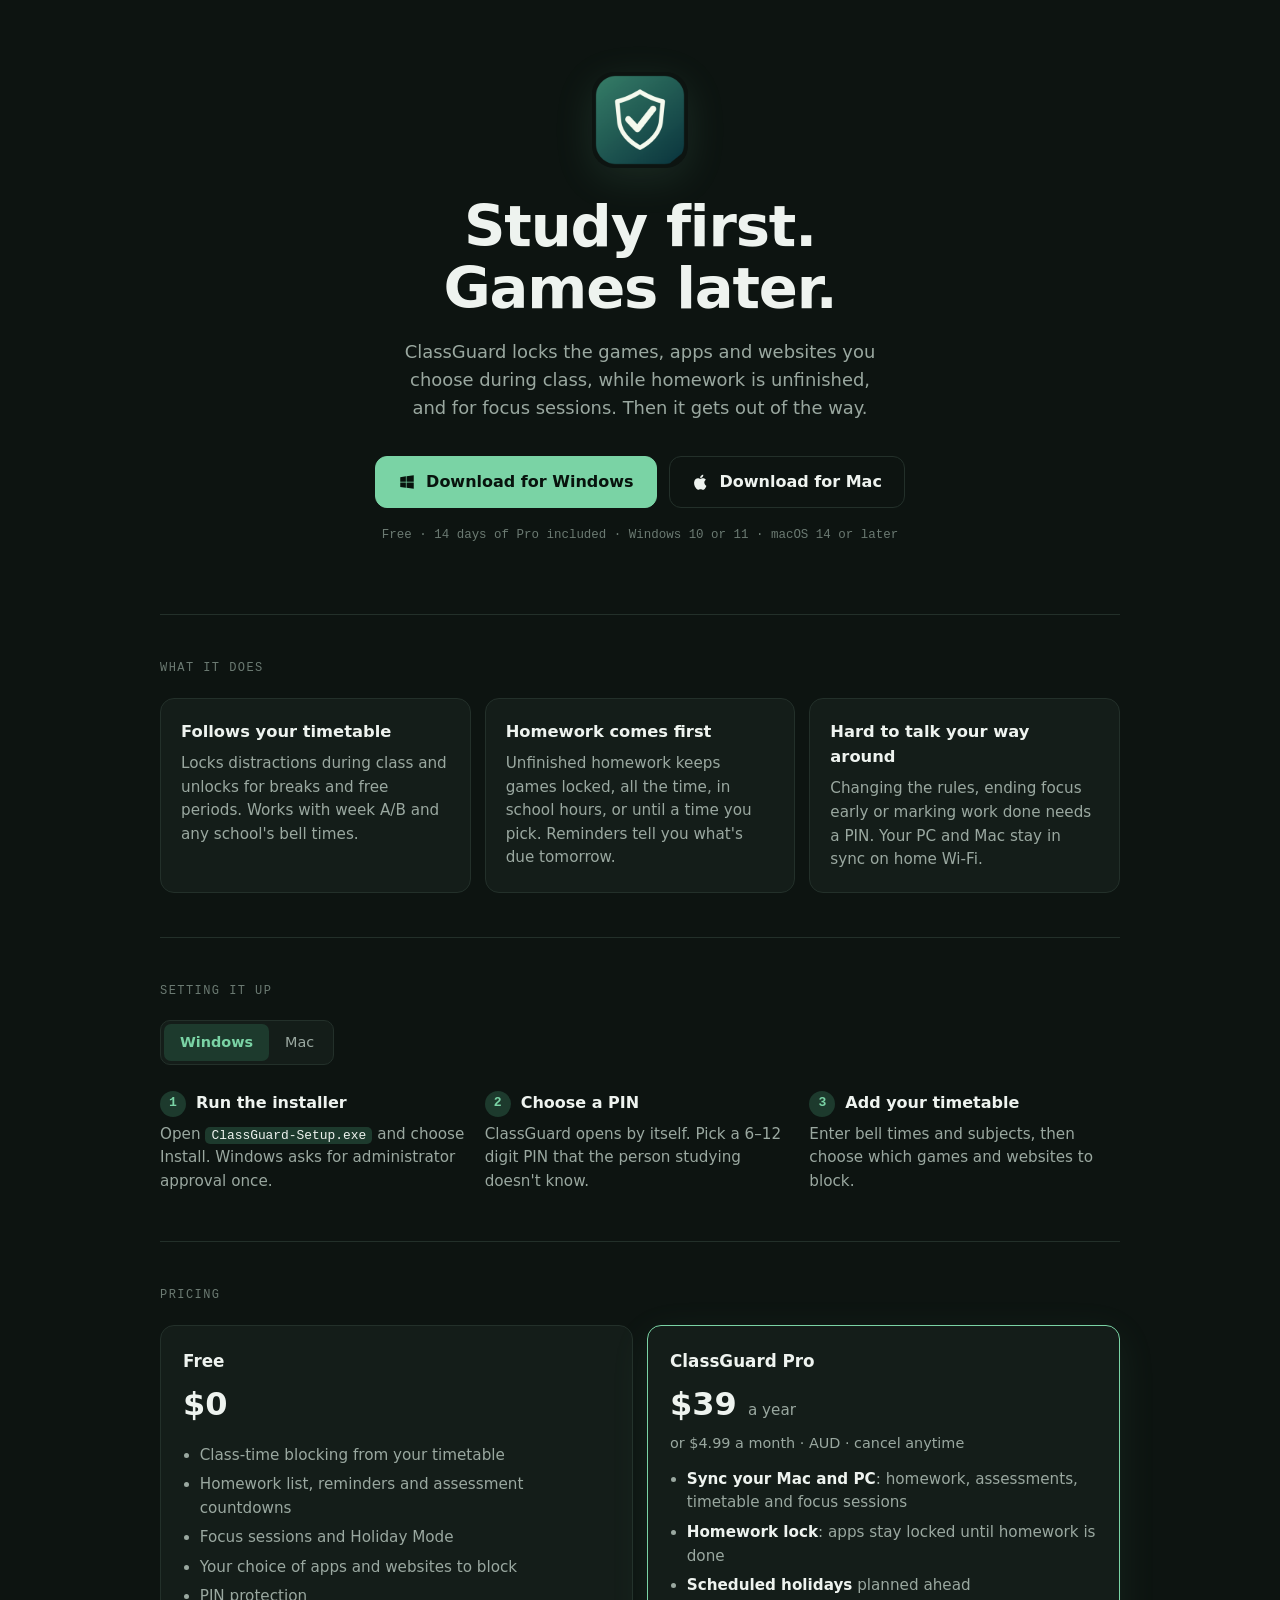
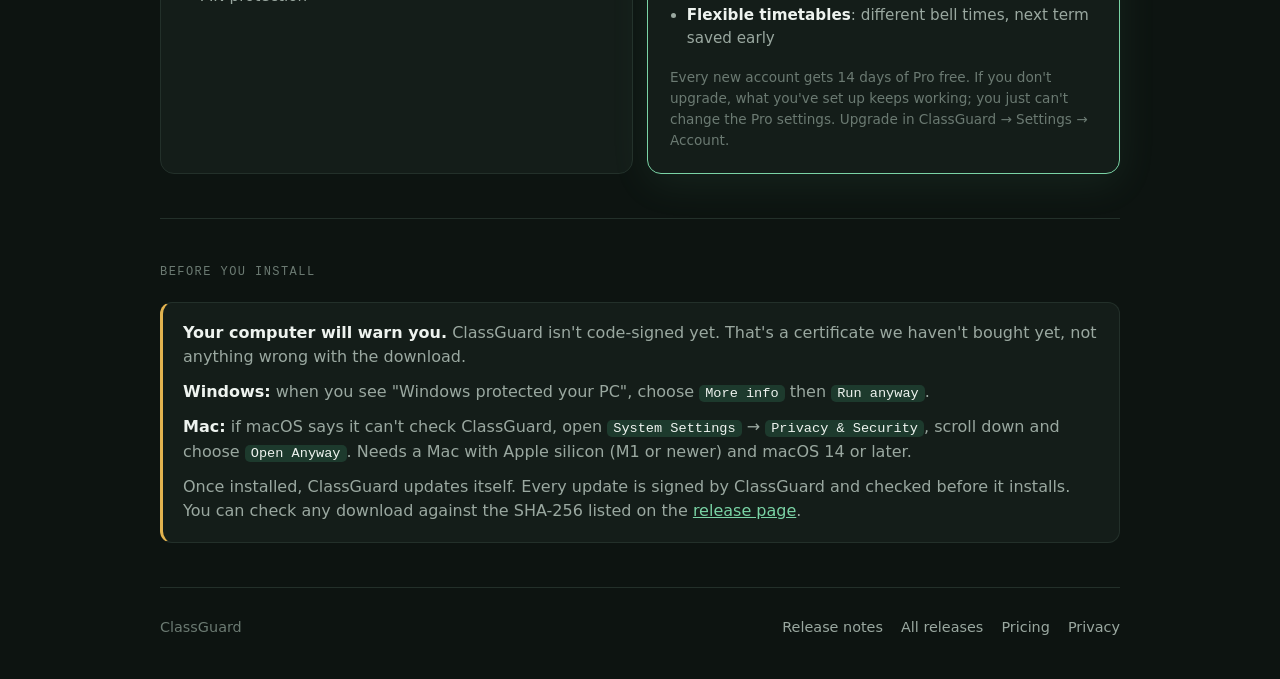
==== index.html @ 41bbfde1 "Site: ClassGuard Pro pricing, payments privacy note and thank-you page" ====
<!doctype html>
<html lang="en">
<head>
<meta charset="utf-8">
<meta name="viewport" content="width=device-width, initial-scale=1, viewport-fit=cover">
<title>ClassGuard — study first, games later</title>
<meta name="description" content="ClassGuard locks games, apps and websites during class, unfinished homework and focus sessions. Free for Windows and Mac, with ClassGuard Pro for syncing and the homework lock.">
<meta property="og:title" content="ClassGuard — study first, games later">
<meta property="og:description" content="Locks distractions during class, unfinished homework and focus sessions. Free for Windows and Mac.">
<meta property="og:image" content="logo.png">
<link rel="icon" type="image/png" href="favicon.png">
<style>
  :root {
    --bg: #0d1411;
    --panel: #141d19;
    --line: #23302a;
    --ink: #eef3ef;
    --muted: #9aa8a0;
    --faint: #6b7a72;
    --accent: #7ad3a5;
    --accent-ink: #08130d;
    --accent-dim: #1d3a2d;
    --mono: ui-monospace, "SF Mono", "Cascadia Mono", Consolas, monospace;
    color-scheme: dark;
  }
  * { box-sizing: border-box; }
  html { -webkit-text-size-adjust: 100%; }
  body {
    margin: 0; background: var(--bg); color: var(--ink);
    font: 16px/1.55 system-ui, -apple-system, "Segoe UI Variable Text", "Segoe UI", Roboto, sans-serif;
    padding: 0 20px;
  }
  main { max-width: 960px; margin: 0 auto; }
  a { color: var(--accent); }

  /* Hero */
  .hero { text-align: center; padding: 72px 0 56px; }
  .logo { width: 96px; height: 96px; border-radius: 22px; display: block; margin: 0 auto 28px; box-shadow: 0 10px 40px rgba(122, 211, 165, 0.12); }
  h1 { font-size: clamp(2.2rem, 6vw, 3.6rem); line-height: 1.08; letter-spacing: -0.02em; margin: 0 0 18px; font-weight: 700; }
  .lede { color: var(--muted); font-size: 1.12rem; max-width: 30rem; margin: 0 auto 34px; }
  .actions { display: flex; gap: 12px; justify-content: center; flex-wrap: wrap; }
  .btn {
    display: inline-flex; align-items: center; gap: 10px; padding: 13px 22px; border-radius: 12px;
    font-weight: 600; font-size: 1rem; text-decoration: none; border: 1px solid var(--line); color: var(--ink);
    background: transparent; transition: transform .12s ease, background .12s ease, border-color .12s ease;
  }
  .btn:hover { border-color: var(--faint); transform: translateY(-1px); }
  .btn:focus-visible { outline: 2px solid var(--accent); outline-offset: 3px; }
  .btn.primary { background: var(--accent); color: var(--accent-ink); border-color: var(--accent); }
  .btn.primary:hover { background: #8fe0b5; }
  .btn svg { width: 18px; height: 18px; flex: none; }
  .meta { font-family: var(--mono); font-size: 0.78rem; color: var(--faint); margin-top: 18px; min-height: 1.3em; }
  .note-os { color: var(--muted); font-size: 0.92rem; margin: 0 0 18px; }

  /* Sections */
  section { border-top: 1px solid var(--line); padding: 44px 0; }
  .label { font-family: var(--mono); font-size: 0.75rem; letter-spacing: 0.12em; text-transform: uppercase; color: var(--faint); margin: 0 0 20px; }
  .cards { display: grid; grid-template-columns: repeat(3, 1fr); gap: 14px; }
  .card { background: var(--panel); border: 1px solid var(--line); border-radius: 14px; padding: 20px; }
  .card h3 { margin: 0 0 8px; font-size: 1.02rem; }
  .card p { margin: 0; color: var(--muted); font-size: 0.95rem; }
  .steps { display: grid; grid-template-columns: repeat(3, 1fr); gap: 14px; counter-reset: step; }
  .step { counter-increment: step; padding: 4px 0; }
  .step h3 { margin: 0 0 6px; font-size: 1rem; display: flex; align-items: center; gap: 10px; }
  .step h3::before {
    content: counter(step); display: inline-grid; place-items: center; width: 26px; height: 26px; border-radius: 50%;
    background: var(--accent-dim); color: var(--accent); font-size: 0.82rem; font-family: var(--mono);
  }
  .step p { margin: 0; color: var(--muted); font-size: 0.95rem; }
  .tabs { display: inline-flex; background: var(--panel); border: 1px solid var(--line); border-radius: 10px; padding: 3px; margin-bottom: 22px; }
  .tabs button {
    font: inherit; font-size: 0.9rem; color: var(--muted); background: none; border: 0; padding: 7px 16px; border-radius: 7px; cursor: pointer;
  }
  .tabs button[aria-selected="true"] { background: var(--accent-dim); color: var(--accent); font-weight: 600; }
  .tabs button:focus-visible { outline: 2px solid var(--accent); outline-offset: 2px; }
  .plans { display: grid; grid-template-columns: 1fr 1fr; gap: 14px; }
  .plan { background: var(--panel); border: 1px solid var(--line); border-radius: 14px; padding: 22px; }
  .plan.pro { border-color: var(--accent); box-shadow: 0 10px 40px rgba(122, 211, 165, 0.08); }
  .plan h3 { margin: 0 0 6px; font-size: 1.05rem; }
  .plan .price { font-size: 2rem; font-weight: 700; margin: 0; }
  .plan .price s { font-size: 1.1rem; color: var(--faint); font-weight: 500; margin-left: 4px; }
  .plan .price small { font-size: 0.95rem; color: var(--muted); font-weight: 500; }
  .plan .price-alt { color: var(--muted); font-size: 0.9rem; margin: 2px 0 14px; }
  .plan ul { margin: 14px 0 0; padding-left: 1.1em; color: var(--muted); font-size: 0.95rem; }
  .plan li { margin: 6px 0; } .plan li strong { color: var(--ink); }
  .plan .fine { color: var(--faint); font-size: 0.85rem; margin: 16px 0 0; }
  .sale { display: flex; justify-content: space-between; gap: 12px; flex-wrap: wrap; background: #2a2414; color: #f1cf7e; border: 1px solid #4a3d1c; border-radius: 12px; padding: 12px 16px; margin-bottom: 14px; font-size: 0.95rem; }
  .warn { background: var(--panel); border: 1px solid var(--line); border-left: 3px solid #e2b34f; border-radius: 12px; padding: 18px 20px; color: var(--muted); }
  .warn strong { color: var(--ink); }
  .warn p { margin: 0 0 10px; } .warn p:last-child { margin: 0; }
  kbd { font-family: var(--mono); font-size: 0.85em; background: var(--accent-dim); color: var(--ink); padding: 1px 6px; border-radius: 5px; }
  footer { border-top: 1px solid var(--line); padding: 28px 0 calc(40px + env(safe-area-inset-bottom, 0px)); display: flex; justify-content: space-between; gap: 16px; flex-wrap: wrap; color: var(--faint); font-size: 0.9rem; }
  footer nav { display: flex; gap: 18px; flex-wrap: wrap; }
  footer a { color: var(--muted); text-decoration: none; } footer a:hover { color: var(--ink); }
  [hidden] { display: none !important; }

  @media (max-width: 720px) {
    .hero { padding: 48px 0 40px; }
    .cards, .steps, .plans { grid-template-columns: 1fr; }
    .actions .btn { width: 100%; justify-content: center; }
  }
  @media (prefers-reduced-motion: reduce) { .btn { transition: none; } .btn:hover { transform: none; } }
</style>
</head>
<body>
<main>
  <header class="hero">
    <img class="logo" src="logo.png" alt="ClassGuard logo" width="96" height="96">
    <h1>Study first.<br>Games later.</h1>
    <p class="lede">ClassGuard locks the games, apps and websites you choose during class, while homework is unfinished, and for focus sessions. Then it gets out of the way.</p>
    <p class="note-os" id="other-device" hidden>ClassGuard runs on Windows PCs and Macs. Open this page on your computer, or download it below.</p>
    <div class="actions" id="actions">
      <a class="btn primary" id="primary" href="https://github.com/Class-Guard/classguard-releases/releases/latest/download/ClassGuard-Setup.exe">
        <svg id="primary-icon" viewBox="0 0 24 24" aria-hidden="true" fill="currentColor"></svg><span id="primary-text">Download for Windows</span>
      </a>
      <a class="btn" id="secondary" href="https://github.com/Class-Guard/classguard-releases/releases/latest/download/ClassGuard-Mac.zip">
        <svg id="secondary-icon" viewBox="0 0 24 24" aria-hidden="true" fill="currentColor"></svg><span id="secondary-text">Download for Mac</span>
      </a>
    </div>
    <p class="meta" id="meta">Free · 14 days of Pro included · Windows 10 or 11 · macOS 14 or later</p>
  </header>

  <section aria-labelledby="what">
    <p class="label" id="what">What it does</p>
    <div class="cards">
      <article class="card">
        <h3>Follows your timetable</h3>
        <p>Locks distractions during class and unlocks for breaks and free periods. Works with week A/B and any school's bell times.</p>
      </article>
      <article class="card">
        <h3>Homework comes first</h3>
        <p>Unfinished homework keeps games locked, all the time, in school hours, or until a time you pick. Reminders tell you what's due tomorrow.</p>
      </article>
      <article class="card">
        <h3>Hard to talk your way around</h3>
        <p>Changing the rules, ending focus early or marking work done needs a PIN. Your PC and Mac stay in sync on home Wi-Fi.</p>
      </article>
    </div>
  </section>

  <section aria-labelledby="setup">
    <p class="label" id="setup">Setting it up</p>
    <div class="tabs" role="tablist" aria-label="Choose your computer">
      <button role="tab" id="tab-win" aria-selected="true" aria-controls="steps-win">Windows</button>
      <button role="tab" id="tab-mac" aria-selected="false" aria-controls="steps-mac">Mac</button>
    </div>
    <div class="steps" id="steps-win" role="tabpanel" aria-labelledby="tab-win">
      <div class="step"><h3>Run the installer</h3><p>Open <kbd>ClassGuard-Setup.exe</kbd> and choose Install. Windows asks for administrator approval once.</p></div>
      <div class="step"><h3>Choose a PIN</h3><p>ClassGuard opens by itself. Pick a 6–12 digit PIN that the person studying doesn't know.</p></div>
      <div class="step"><h3>Add your timetable</h3><p>Enter bell times and subjects, then choose which games and websites to block.</p></div>
    </div>
    <div class="steps" id="steps-mac" role="tabpanel" aria-labelledby="tab-mac" hidden>
      <div class="step"><h3>Move it to Applications</h3><p>Open <kbd>ClassGuard-Mac.zip</kbd> and drag ClassGuard into your Applications folder.</p></div>
      <div class="step"><h3>Open it and set up blocking</h3><p>Open ClassGuard, choose <strong>Set up blocking</strong> and approve the administrator prompt.</p></div>
      <div class="step"><h3>Choose a PIN and timetable</h3><p>Settings walks you through your PIN, bell times, subjects and what to block.</p></div>
    </div>
  </section>

  <section aria-labelledby="pricing" id="pricing-section">
    <p class="label" id="pricing">Pricing</p>
    <div class="sale" id="sale" hidden><span>🎓 <strong id="sale-name">Back to school</strong>: <span id="sale-pct">40</span>% off your first year of Pro</span><span id="sale-ends"></span></div>
    <div class="plans">
      <article class="plan">
        <h3>Free</h3>
        <p class="price">$0</p>
        <ul>
          <li>Class-time blocking from your timetable</li>
          <li>Homework list, reminders and assessment countdowns</li>
          <li>Focus sessions and Holiday Mode</li>
          <li>Your choice of apps and websites to block</li>
          <li>PIN protection</li>
        </ul>
      </article>
      <article class="plan pro">
        <h3>ClassGuard Pro</h3>
        <p class="price"><span id="pro-yearly">$39</span> <s id="pro-was" hidden>$39</s><small> a year</small></p>
        <p class="price-alt">or <span id="pro-monthly">$4.99</span> a month · AUD · cancel anytime</p>
        <ul>
          <li><strong>Sync your Mac and PC</strong>: homework, assessments, timetable and focus sessions</li>
          <li><strong>Homework lock</strong>: apps stay locked until homework is done</li>
          <li><strong>Scheduled holidays</strong> planned ahead</li>
          <li><strong>Flexible timetables</strong>: different bell times, next term saved early</li>
        </ul>
        <p class="fine">Every new account gets 14 days of Pro free. If you don't upgrade, what you've set up keeps working; you just can't change the Pro settings. Upgrade in ClassGuard → Settings → Account.</p>
      </article>
    </div>
  </section>

  <section aria-labelledby="before">
    <p class="label" id="before">Before you install</p>
    <div class="warn">
      <p><strong>Your computer will warn you.</strong> ClassGuard isn't code-signed yet. That's a certificate we haven't bought yet, not anything wrong with the download.</p>
      <p><strong>Windows:</strong> when you see "Windows protected your PC", choose <kbd>More info</kbd> then <kbd>Run anyway</kbd>.</p>
      <p><strong>Mac:</strong> if macOS says it can't check ClassGuard, open <kbd>System Settings</kbd> → <kbd>Privacy &amp; Security</kbd>, scroll down and choose <kbd>Open Anyway</kbd>. Needs a Mac with Apple silicon (M1 or newer) and macOS 14 or later.</p>
      <p>Once installed, ClassGuard updates itself. Every update is signed by ClassGuard and checked before it installs. You can check any download against the SHA-256 listed on the <a href="https://github.com/Class-Guard/classguard-releases/releases/latest">release page</a>.</p>
    </div>
  </section>

  <footer>
    <span>ClassGuard</span>
    <nav>
      <a href="https://github.com/Class-Guard/classguard-releases/releases/latest">Release notes</a>
      <a href="https://github.com/Class-Guard/classguard-releases/releases">All releases</a>
      <a href="#pricing">Pricing</a>
      <a href="privacy.html">Privacy</a>
    </nav>
  </footer>
</main>

<script>
(() => {
  const base = "https://github.com/Class-Guard/classguard-releases/releases/latest/download/";
  const icons = {
    win: '<path d="M3 5.5 10.5 4.4v7.1H3V5.5Zm0 13 7.5 1.1v-7H3v5.9Zm8.4 1.2L21 21v-8.4h-9.6v7.1ZM11.4 4.3V11.5H21V3l-9.6 1.3Z"/>',
    mac: '<path d="M16.4 12.6c0-2.5 2-3.6 2.1-3.7-1.2-1.7-3-1.9-3.6-1.9-1.5-.2-3 .9-3.8.9-.8 0-2-.9-3.3-.9-1.7 0-3.3 1-4.2 2.6-1.8 3.1-.5 7.7 1.3 10.2.9 1.2 1.9 2.6 3.2 2.6 1.3-.1 1.8-.8 3.3-.8s2 .8 3.3.8c1.4 0 2.3-1.2 3.1-2.5 1-1.4 1.4-2.8 1.4-2.9 0 0-2.8-1-2.8-4.4ZM14 5.4c.7-.9 1.2-2 1-3.2-1 0-2.3.7-3 1.6-.7.8-1.2 2-1.1 3.1 1.2.1 2.3-.6 3.1-1.5Z"/>'
  };
  const files = { win: "ClassGuard-Setup.exe", mac: "ClassGuard-Mac.zip" };
  const names = { win: "Windows", mac: "Mac" };

  // Live pricing and the current sale, from ClassGuard's public pricing table.
  fetch("https://lygaythvmuqscdfpjnfk.supabase.co/rest/v1/pricing?id=eq.pro&select=*", { headers: { apikey: "sb_publishable_lb8X5WE6tg63BF6RMEL_Gw_JoV-UsNj" } })
    .then((r) => r.ok ? r.json() : []).then(([p]) => {
      if (!p) return;
      const money = (c) => c % 100 === 0 ? "$" + c / 100 : "$" + (c / 100).toFixed(2);
      document.getElementById("pro-monthly").textContent = money(p.monthly_cents);
      const ends = p.sale_ends_at ? new Date(p.sale_ends_at) : null;
      const sale = p.sale_percent && ends && ends > new Date() && (p.sale_applies_to === "yearly" || p.sale_applies_to === "both");
      document.getElementById("pro-yearly").textContent = money(sale ? Math.round(p.yearly_cents * (100 - p.sale_percent) / 100) : p.yearly_cents);
      if (sale) {
        const was = document.getElementById("pro-was"); was.textContent = money(p.yearly_cents); was.hidden = false;
        document.getElementById("sale-name").textContent = p.sale_name || "Sale";
        document.getElementById("sale-pct").textContent = p.sale_percent;
        document.getElementById("sale-ends").textContent = "Ends " + ends.toLocaleDateString("en-AU", { day: "numeric", month: "long" });
        document.getElementById("sale").hidden = false;
      }
    }).catch(() => {});

  // Which computer is this? Prefer the modern hint, fall back to the user agent.
  const platform = ((navigator.userAgentData && navigator.userAgentData.platform) || navigator.platform || "").toLowerCase();
  const ua = navigator.userAgent.toLowerCase();
  const mobile = /iphone|ipad|ipod|android/.test(ua) || (navigator.userAgentData && navigator.userAgentData.mobile) || (platform === "macintel" && navigator.maxTouchPoints > 1);
  let os = "win";
  if (!mobile && (/mac/.test(platform) || /mac os x/.test(ua))) os = "mac";
  const other = os === "win" ? "mac" : "win";

  const set = (id, which) => {
    document.getElementById(id).href = base + files[which];
    document.getElementById(id + "-text").textContent = "Download for " + names[which];
    document.getElementById(id + "-icon").innerHTML = icons[which];
  };
  set("primary", os);
  set("secondary", other);
  if (mobile) {
    document.getElementById("other-device").hidden = false;
    document.getElementById("primary").classList.remove("primary");
  }

  // Setup tabs, starting on this computer's system.
  const tabs = { win: document.getElementById("tab-win"), mac: document.getElementById("tab-mac") };
  const panels = { win: document.getElementById("steps-win"), mac: document.getElementById("steps-mac") };
  const show = (which) => {
    for (const k of ["win", "mac"]) {
      tabs[k].setAttribute("aria-selected", String(k === which));
      tabs[k].tabIndex = k === which ? 0 : -1;
      panels[k].hidden = k !== which;
    }
  };
  tabs.win.addEventListener("click", () => show("win"));
  tabs.mac.addEventListener("click", () => show("mac"));
  for (const k of ["win", "mac"]) tabs[k].addEventListener("keydown", (e) => {
    if (e.key === "ArrowLeft" || e.key === "ArrowRight") { const next = k === "win" ? "mac" : "win"; show(next); tabs[next].focus(); }
  });
  show(os);

  // Version, size and date from the latest release (falls back quietly if GitHub can't be reached).
  const mb = (bytes) => Math.round(bytes / 1048576) + " MB";
  fetch("https://api.github.com/repos/Class-Guard/classguard-releases/releases/latest", { headers: { Accept: "application/vnd.github+json" } })
    .then((r) => (r.ok ? r.json() : Promise.reject(r.status)))
    .then((release) => {
      const asset = (release.assets || []).find((a) => a.name === files[os]);
      const date = new Date(release.published_at).toLocaleDateString(undefined, { day: "numeric", month: "short", year: "numeric" });
      const version = (release.tag_name || "").replace(/^v/, "");
      const req = os === "win" ? "Windows 10 or 11 · 64-bit" : "macOS 14+ · Apple silicon";
      document.getElementById("meta").textContent =
        ["Version " + version, asset ? mb(asset.size) : null, req, date].filter(Boolean).join(" · ");
    })
    .catch(() => {});
})();
</script>
</body>
</html>
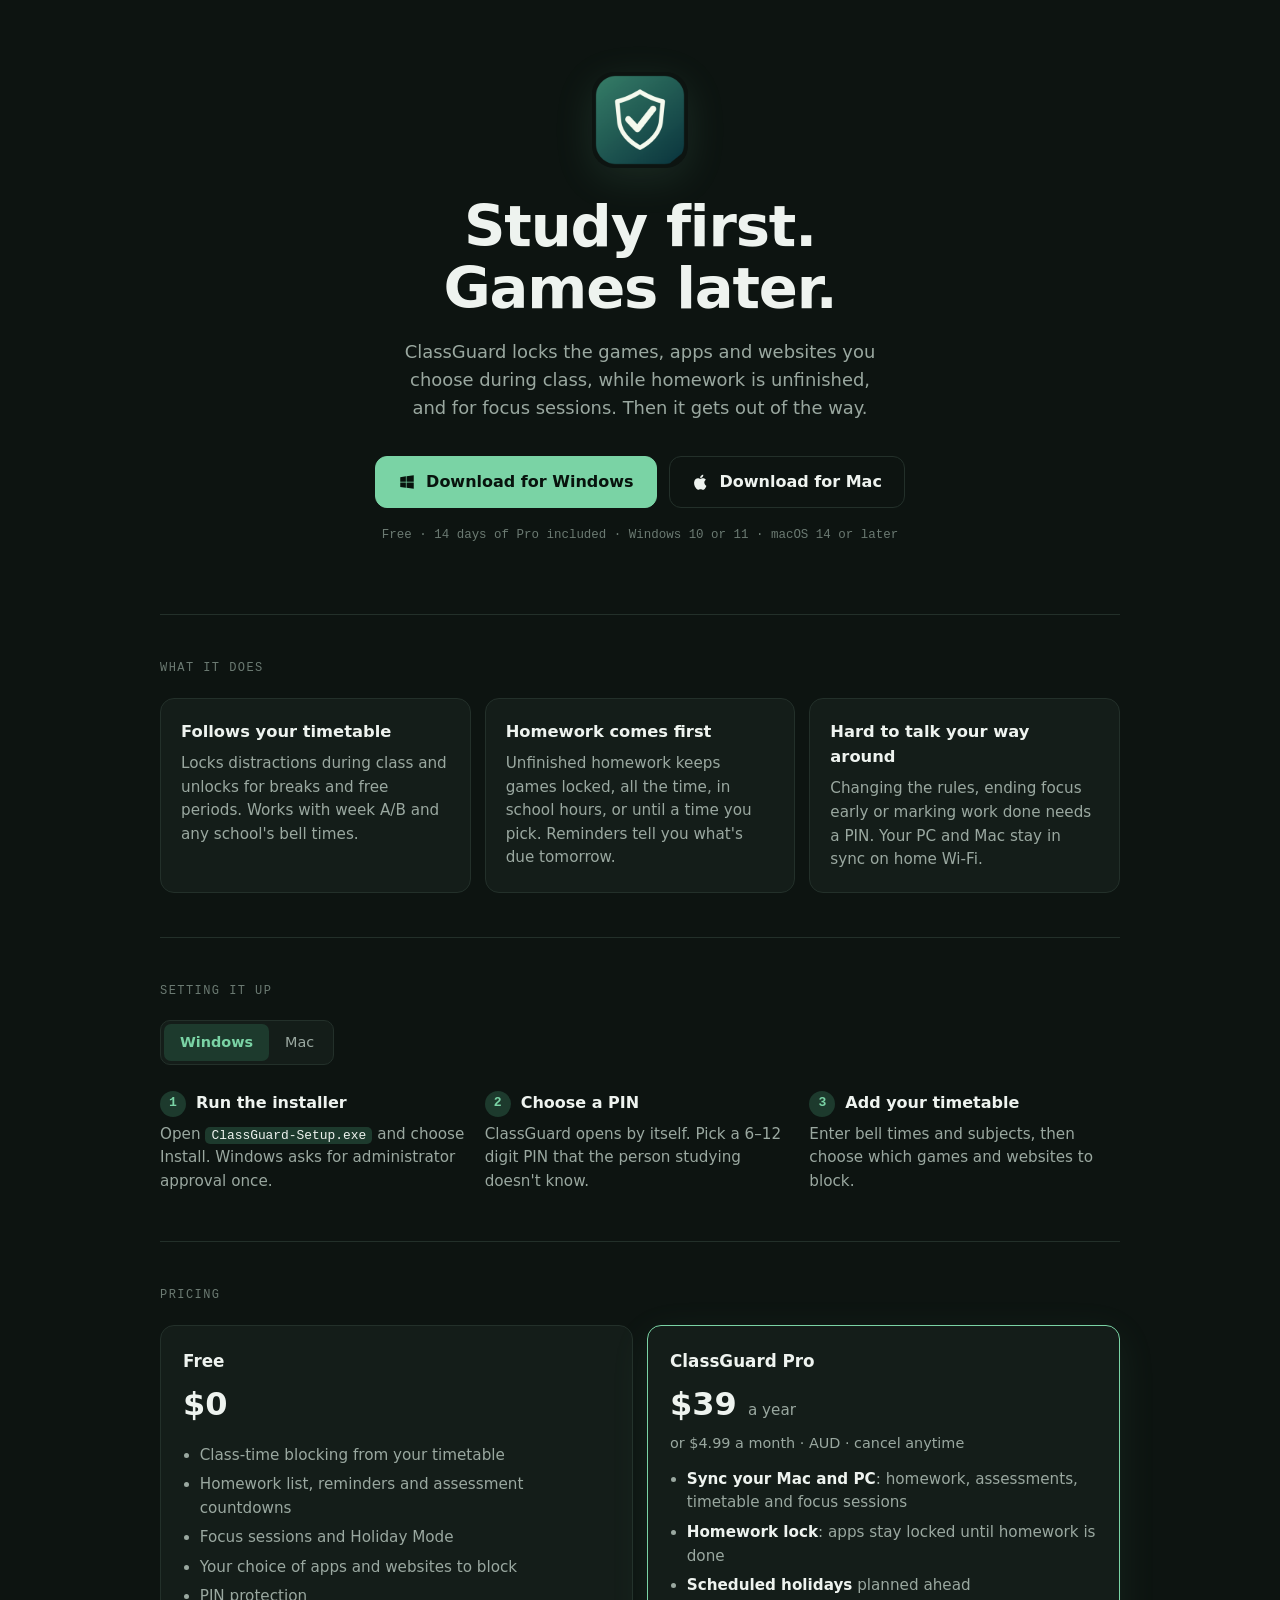
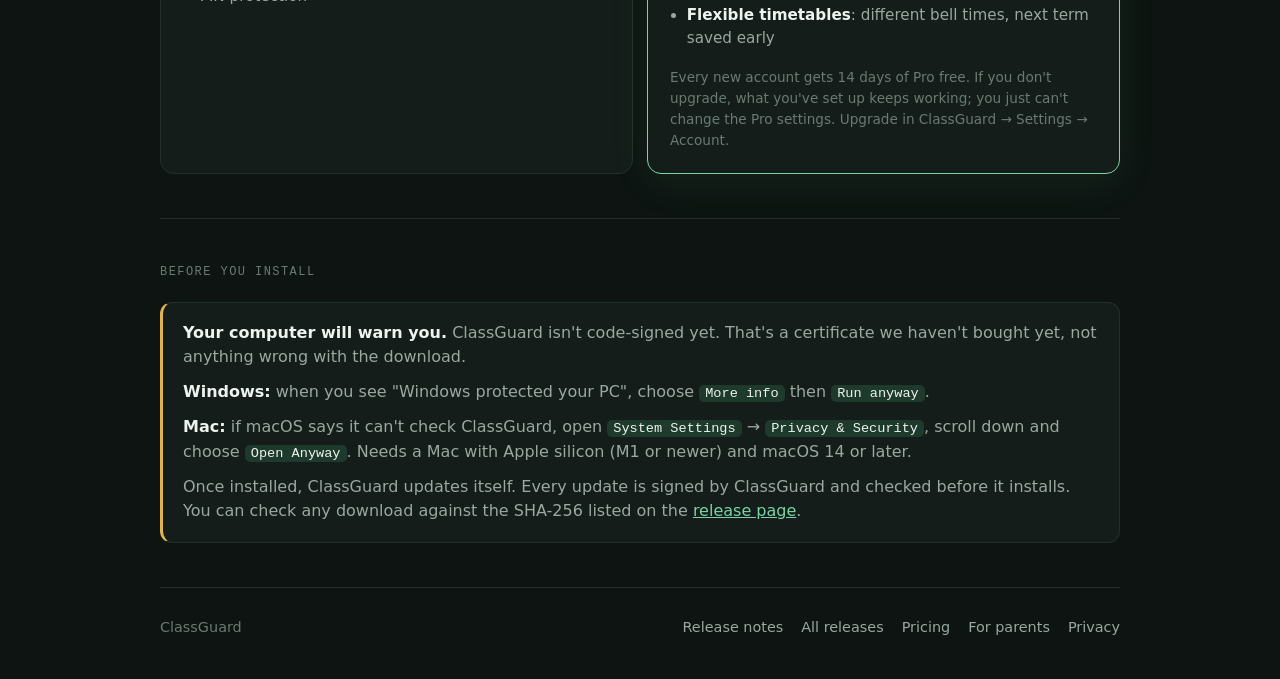
==== commit ac237812: "Site: ClassGuard for parents" ====
--- a/index.html
+++ b/index.html
@@ -202,11 +202,17 @@
       <a href="https://github.com/Class-Guard/classguard-releases/releases/latest">Release notes</a>
       <a href="https://github.com/Class-Guard/classguard-releases/releases">All releases</a>
       <a href="#pricing">Pricing</a>
+      <a href="parent.html">For parents</a>
       <a href="privacy.html">Privacy</a>
     </nav>
   </footer>
 </main>
 
+<script>
+// A parent signing in on parent.html comes back here (the address Google sign-in may return to);
+// send them on to the dashboard with the sign-in code.
+try { if (/[?&]code=/.test(location.search) && localStorage.getItem("cg.parentReturn")) { localStorage.removeItem("cg.parentReturn"); location.replace("parent.html" + location.search); } } catch (e) {}
+</script>
 <script>
 (() => {
   const base = "https://github.com/Class-Guard/classguard-releases/releases/latest/download/";
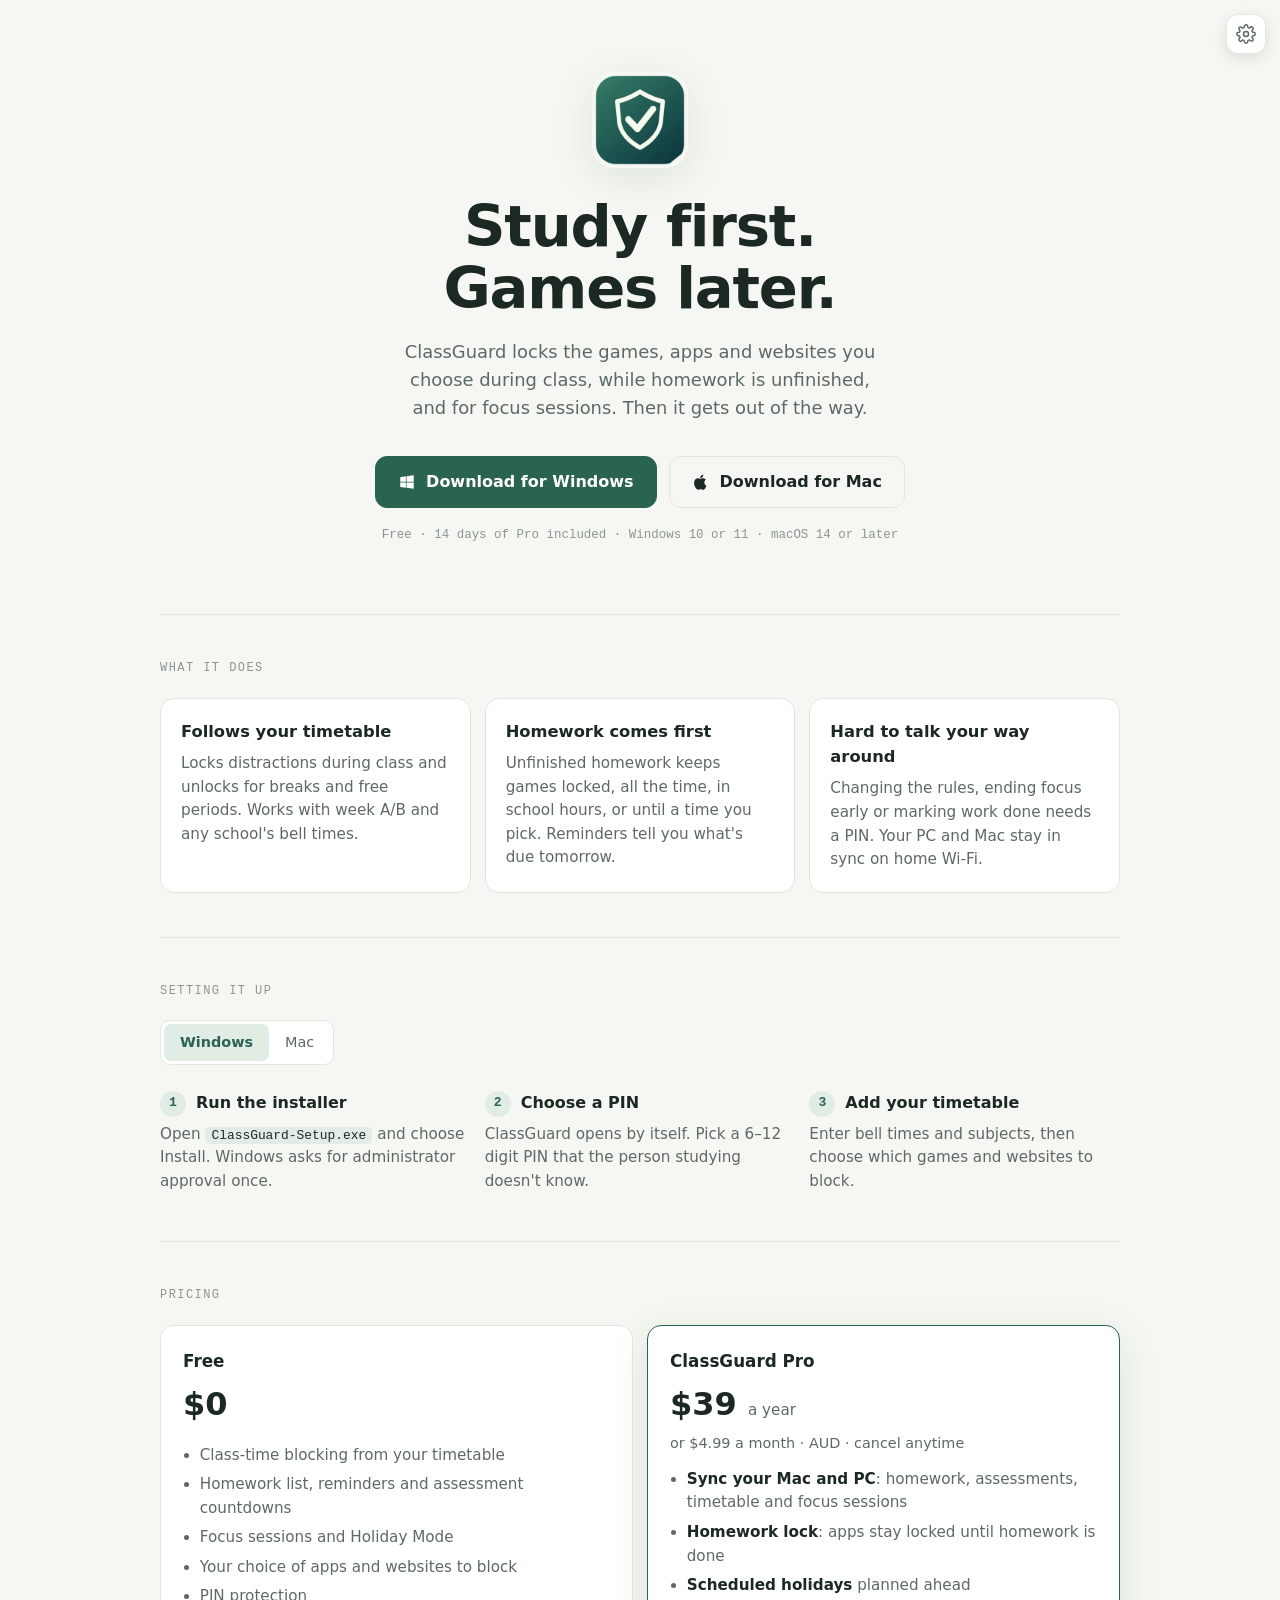
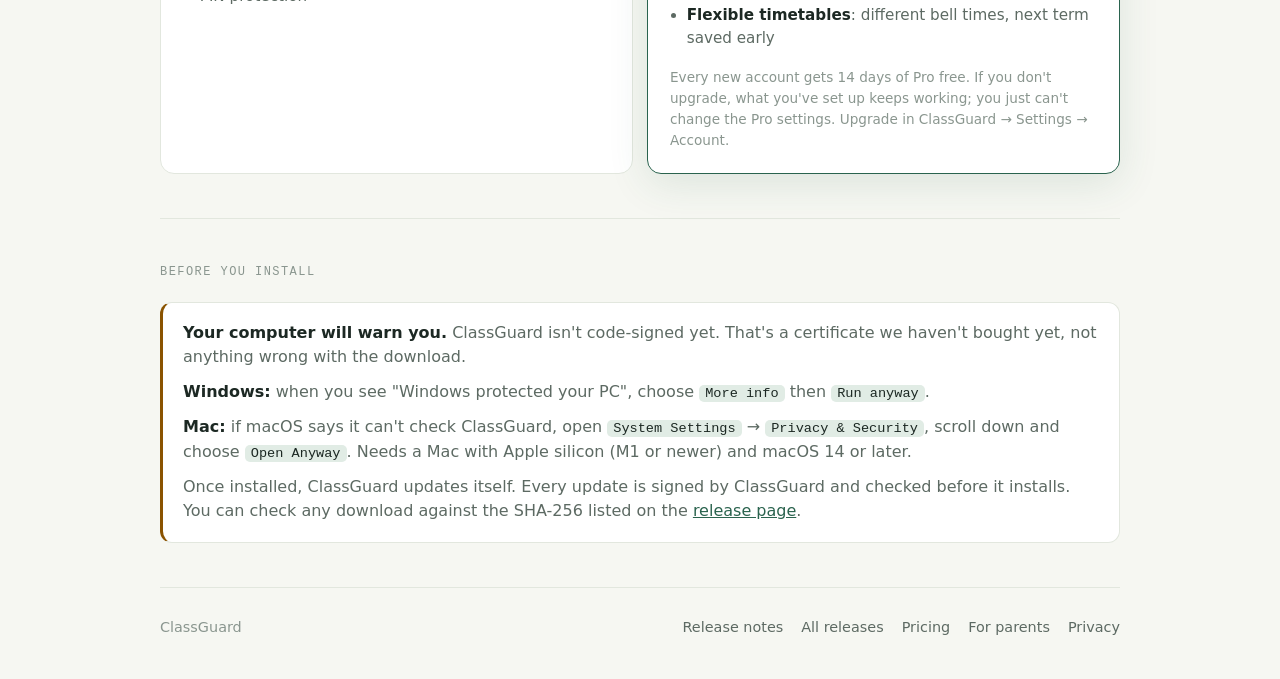
==== commit 1a7c39f3: "Site: light and dark modes, settings, parent page improvements" ====
--- a/index.html
+++ b/index.html
@@ -9,20 +9,11 @@
 <meta property="og:description" content="Locks distractions during class, unfinished homework and focus sessions. Free for Windows and Mac.">
 <meta property="og:image" content="logo.png">
 <link rel="icon" type="image/png" href="favicon.png">
+<link rel="stylesheet" href="theme.css">
+<script src="theme.js"></script>
+
 <style>
-  :root {
-    --bg: #0d1411;
-    --panel: #141d19;
-    --line: #23302a;
-    --ink: #eef3ef;
-    --muted: #9aa8a0;
-    --faint: #6b7a72;
-    --accent: #7ad3a5;
-    --accent-ink: #08130d;
-    --accent-dim: #1d3a2d;
-    --mono: ui-monospace, "SF Mono", "Cascadia Mono", Consolas, monospace;
-    color-scheme: dark;
-  }
+  :root { --mono: ui-monospace, "SF Mono", "Cascadia Mono", Consolas, monospace; }
   * { box-sizing: border-box; }
   html { -webkit-text-size-adjust: 100%; }
   body {
@@ -35,7 +26,7 @@
 
   /* Hero */
   .hero { text-align: center; padding: 72px 0 56px; }
-  .logo { width: 96px; height: 96px; border-radius: 22px; display: block; margin: 0 auto 28px; box-shadow: 0 10px 40px rgba(122, 211, 165, 0.12); }
+  .logo { width: 96px; height: 96px; border-radius: 22px; display: block; margin: 0 auto 28px; box-shadow: 0 10px 40px var(--glow); }
   h1 { font-size: clamp(2.2rem, 6vw, 3.6rem); line-height: 1.08; letter-spacing: -0.02em; margin: 0 0 18px; font-weight: 700; }
   .lede { color: var(--muted); font-size: 1.12rem; max-width: 30rem; margin: 0 auto 34px; }
   .actions { display: flex; gap: 12px; justify-content: center; flex-wrap: wrap; }
@@ -47,7 +38,7 @@
   .btn:hover { border-color: var(--faint); transform: translateY(-1px); }
   .btn:focus-visible { outline: 2px solid var(--accent); outline-offset: 3px; }
   .btn.primary { background: var(--accent); color: var(--accent-ink); border-color: var(--accent); }
-  .btn.primary:hover { background: #8fe0b5; }
+  .btn.primary:hover { background: var(--accent-hover); border-color: var(--accent-hover); }
   .btn svg { width: 18px; height: 18px; flex: none; }
   .meta { font-family: var(--mono); font-size: 0.78rem; color: var(--faint); margin-top: 18px; min-height: 1.3em; }
   .note-os { color: var(--muted); font-size: 0.92rem; margin: 0 0 18px; }
@@ -75,7 +66,7 @@
   .tabs button:focus-visible { outline: 2px solid var(--accent); outline-offset: 2px; }
   .plans { display: grid; grid-template-columns: 1fr 1fr; gap: 14px; }
   .plan { background: var(--panel); border: 1px solid var(--line); border-radius: 14px; padding: 22px; }
-  .plan.pro { border-color: var(--accent); box-shadow: 0 10px 40px rgba(122, 211, 165, 0.08); }
+  .plan.pro { border-color: var(--accent); box-shadow: 0 10px 40px var(--glow); }
   .plan h3 { margin: 0 0 6px; font-size: 1.05rem; }
   .plan .price { font-size: 2rem; font-weight: 700; margin: 0; }
   .plan .price s { font-size: 1.1rem; color: var(--faint); font-weight: 500; margin-left: 4px; }
@@ -84,8 +75,8 @@
   .plan ul { margin: 14px 0 0; padding-left: 1.1em; color: var(--muted); font-size: 0.95rem; }
   .plan li { margin: 6px 0; } .plan li strong { color: var(--ink); }
   .plan .fine { color: var(--faint); font-size: 0.85rem; margin: 16px 0 0; }
-  .sale { display: flex; justify-content: space-between; gap: 12px; flex-wrap: wrap; background: #2a2414; color: #f1cf7e; border: 1px solid #4a3d1c; border-radius: 12px; padding: 12px 16px; margin-bottom: 14px; font-size: 0.95rem; }
-  .warn { background: var(--panel); border: 1px solid var(--line); border-left: 3px solid #e2b34f; border-radius: 12px; padding: 18px 20px; color: var(--muted); }
+  .sale { display: flex; justify-content: space-between; gap: 12px; flex-wrap: wrap; background: var(--warn-dim); color: var(--warn); border: 1px solid var(--warn-line); border-radius: 12px; padding: 12px 16px; margin-bottom: 14px; font-size: 0.95rem; }
+  .warn { background: var(--panel); border: 1px solid var(--line); border-left: 3px solid var(--warn); border-radius: 12px; padding: 18px 20px; color: var(--muted); }
   .warn strong { color: var(--ink); }
   .warn p { margin: 0 0 10px; } .warn p:last-child { margin: 0; }
   kbd { font-family: var(--mono); font-size: 0.85em; background: var(--accent-dim); color: var(--ink); padding: 1px 6px; border-radius: 5px; }
--- a/theme.css
+++ b/theme.css
@@ -0,0 +1,67 @@
+/* ClassGuard website colours: dark and light, matching the apps. theme.js sets data-theme on <html>
+   from the visitor's choice (System, Light or Dark); without JavaScript the system setting is used. */
+:root, :root[data-theme="dark"] {
+  --bg: #0d1411; --panel: #141d19; --panel2: #18231e; --line: #23302a; --ink: #eef3ef; --muted: #9aa8a0; --faint: #6b7a72;
+  --accent: #7ad3a5; --accent-hover: #8fe0b5; --accent-ink: #08130d; --accent-dim: #1d3a2d;
+  --warn: #f1cf7e; --warn-dim: #2a2414; --warn-line: #4a3d1c;
+  --danger: #f19a8f; --danger-dim: #2c1714; --danger-line: #4a2420;
+  --glow: rgba(122, 211, 165, 0.12); --shadow: rgba(0, 0, 0, 0.45); --chart-on: #7ad3a5; --chart-late: #f1cf7e;
+  color-scheme: dark;
+}
+@media (prefers-color-scheme: light) {
+  :root:not([data-theme]) {
+    --bg: #f6f7f2; --panel: #ffffff; --panel2: #f2f5f0; --line: #e2e7de; --ink: #1c2823; --muted: #5d6a63; --faint: #8a968f;
+    --accent: #2a634e; --accent-hover: #225441; --accent-ink: #ffffff; --accent-dim: #e1ece5;
+    --warn: #8a5300; --warn-dim: #fff3dc; --warn-line: #f0d9a8;
+    --danger: #b3261e; --danger-dim: #fbeae8; --danger-line: #f1c7c2;
+    --glow: rgba(42, 99, 78, 0.12); --shadow: rgba(28, 40, 35, 0.12); --chart-on: #3f8f6e; --chart-late: #e0a43a;
+    color-scheme: light;
+  }
+}
+:root[data-theme="light"] {
+  --bg: #f6f7f2; --panel: #ffffff; --panel2: #f2f5f0; --line: #e2e7de; --ink: #1c2823; --muted: #5d6a63; --faint: #8a968f;
+  --accent: #2a634e; --accent-hover: #225441; --accent-ink: #ffffff; --accent-dim: #e1ece5;
+  --warn: #8a5300; --warn-dim: #fff3dc; --warn-line: #f0d9a8;
+  --danger: #b3261e; --danger-dim: #fbeae8; --danger-line: #f1c7c2;
+  --glow: rgba(42, 99, 78, 0.12); --shadow: rgba(28, 40, 35, 0.12); --chart-on: #3f8f6e; --chart-late: #e0a43a;
+  color-scheme: light;
+}
+body { background: var(--bg); color: var(--ink); transition: background-color .2s ease, color .2s ease; }
+
+/* Settings button and panel (theme.js) */
+.cg-gear { position: fixed; top: calc(14px + env(safe-area-inset-top, 0px)); right: 14px; z-index: 20; width: 40px; height: 40px; border-radius: 12px;
+  display: grid; place-items: center; background: var(--panel); border: 1px solid var(--line); color: var(--muted); cursor: pointer; box-shadow: 0 4px 14px var(--shadow); }
+.cg-gear.inline { position: static; box-shadow: none; }
+.cg-gear:hover { color: var(--ink); }
+.cg-gear:focus-visible { outline: 2px solid var(--accent); outline-offset: 2px; }
+.cg-gear svg { width: 20px; height: 20px; }
+dialog.cg-settings { border: 1px solid var(--line); border-radius: 18px; padding: 0; width: min(420px, calc(100vw - 32px)); max-height: calc(100vh - 48px);
+  background: var(--panel); color: var(--ink); box-shadow: 0 24px 60px var(--shadow); font: 15px/1.5 system-ui, -apple-system, "Segoe UI", Roboto, sans-serif; }
+dialog.cg-settings::backdrop { background: rgba(0, 0, 0, .45); backdrop-filter: blur(2px); }
+dialog.cg-settings[open] { animation: cg-pop .18s ease-out; }
+@keyframes cg-pop { from { opacity: 0; transform: translateY(8px) scale(.98); } to { opacity: 1; transform: none; } }
+@media (prefers-reduced-motion: reduce) { dialog.cg-settings[open] { animation: none; } body { transition: none; } }
+.cg-settings header { display: flex; align-items: center; justify-content: space-between; padding: 16px 18px 6px; margin: 0; }
+.cg-settings header h2 { font-size: 1.15rem; margin: 0; }
+.cg-settings .cg-close { background: none; border: 0; color: var(--muted); font-size: 1.4rem; line-height: 1; cursor: pointer; padding: 4px 8px; border-radius: 8px; }
+.cg-settings .cg-close:hover { color: var(--ink); background: var(--panel2); }
+.cg-settings section { padding: 12px 18px 16px; border-top: 1px solid var(--line); }
+.cg-settings section:first-of-type { border-top: 0; }
+.cg-settings h3 { font-size: .72rem; letter-spacing: .12em; text-transform: uppercase; color: var(--faint); margin: 0 0 10px; font-weight: 600; }
+.cg-seg { display: grid; grid-template-columns: repeat(3, 1fr); gap: 4px; background: var(--panel2); border: 1px solid var(--line); border-radius: 12px; padding: 4px; }
+.cg-seg button { font: inherit; font-size: .9rem; font-weight: 600; border: 0; border-radius: 9px; padding: 8px 6px; background: transparent; color: var(--muted); cursor: pointer;
+  display: flex; flex-direction: column; align-items: center; gap: 4px; }
+.cg-seg button svg { width: 18px; height: 18px; }
+.cg-seg button[aria-pressed="true"] { background: var(--panel); color: var(--ink); box-shadow: 0 1px 4px var(--shadow); }
+.cg-row { display: flex; align-items: center; gap: 10px; padding: 8px 0; }
+.cg-row .grow { flex: 1; min-width: 0; overflow: hidden; text-overflow: ellipsis; white-space: nowrap; }
+.cg-row small { display: block; color: var(--muted); font-size: .82rem; }
+.cg-row button, .cg-btn { font: inherit; font-size: .85rem; font-weight: 600; border: 1px solid var(--line); background: transparent; color: var(--ink); border-radius: 9px; padding: 6px 12px; cursor: pointer; }
+.cg-row button.danger { color: var(--danger); }
+.cg-switch { position: relative; width: 42px; height: 24px; flex: none; }
+.cg-switch input { opacity: 0; width: 0; height: 0; position: absolute; }
+.cg-switch span { position: absolute; inset: 0; background: var(--line); border-radius: 99px; transition: background .15s; cursor: pointer; }
+.cg-switch span::after { content: ""; position: absolute; left: 3px; top: 3px; width: 18px; height: 18px; border-radius: 50%; background: #fff; transition: transform .15s; box-shadow: 0 1px 3px rgba(0,0,0,.3); }
+.cg-switch input:checked + span { background: var(--accent); }
+.cg-switch input:checked + span::after { transform: translateX(18px); }
+.cg-switch input:focus-visible + span { outline: 2px solid var(--accent); outline-offset: 2px; }
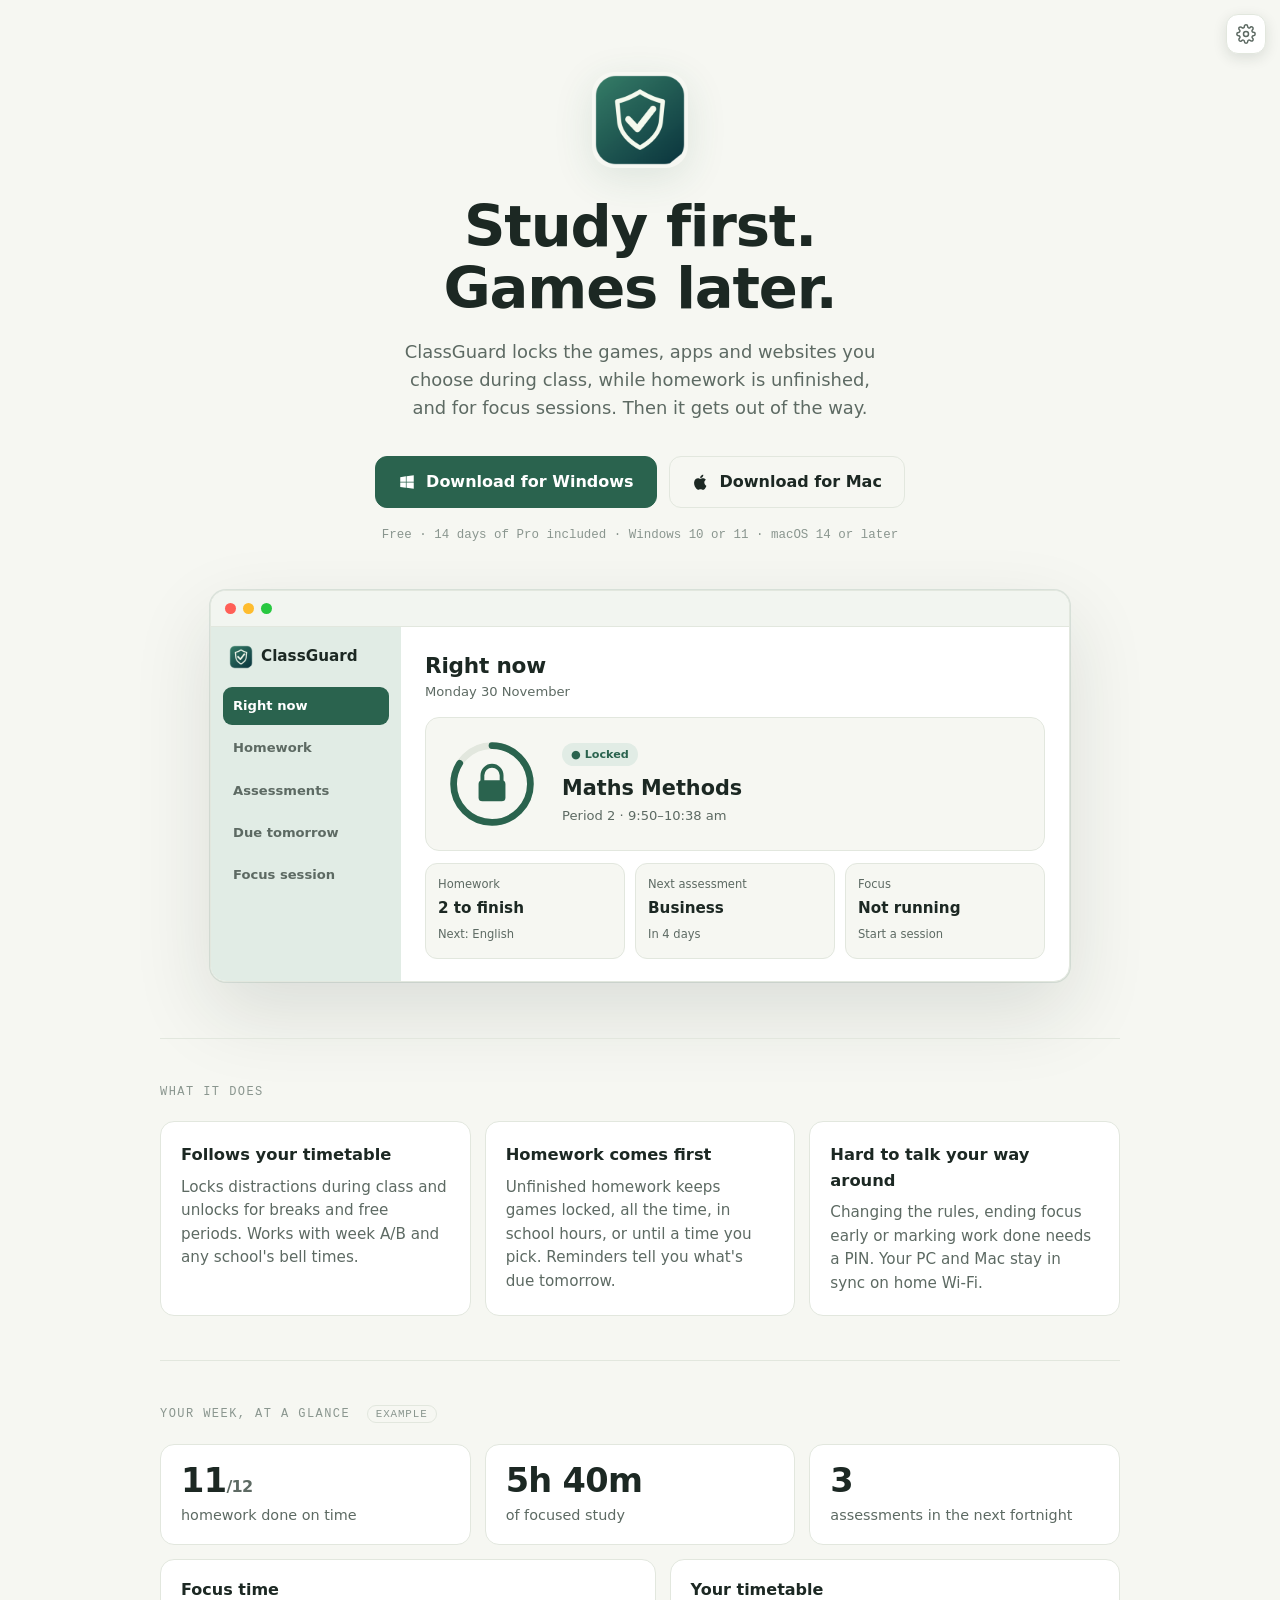
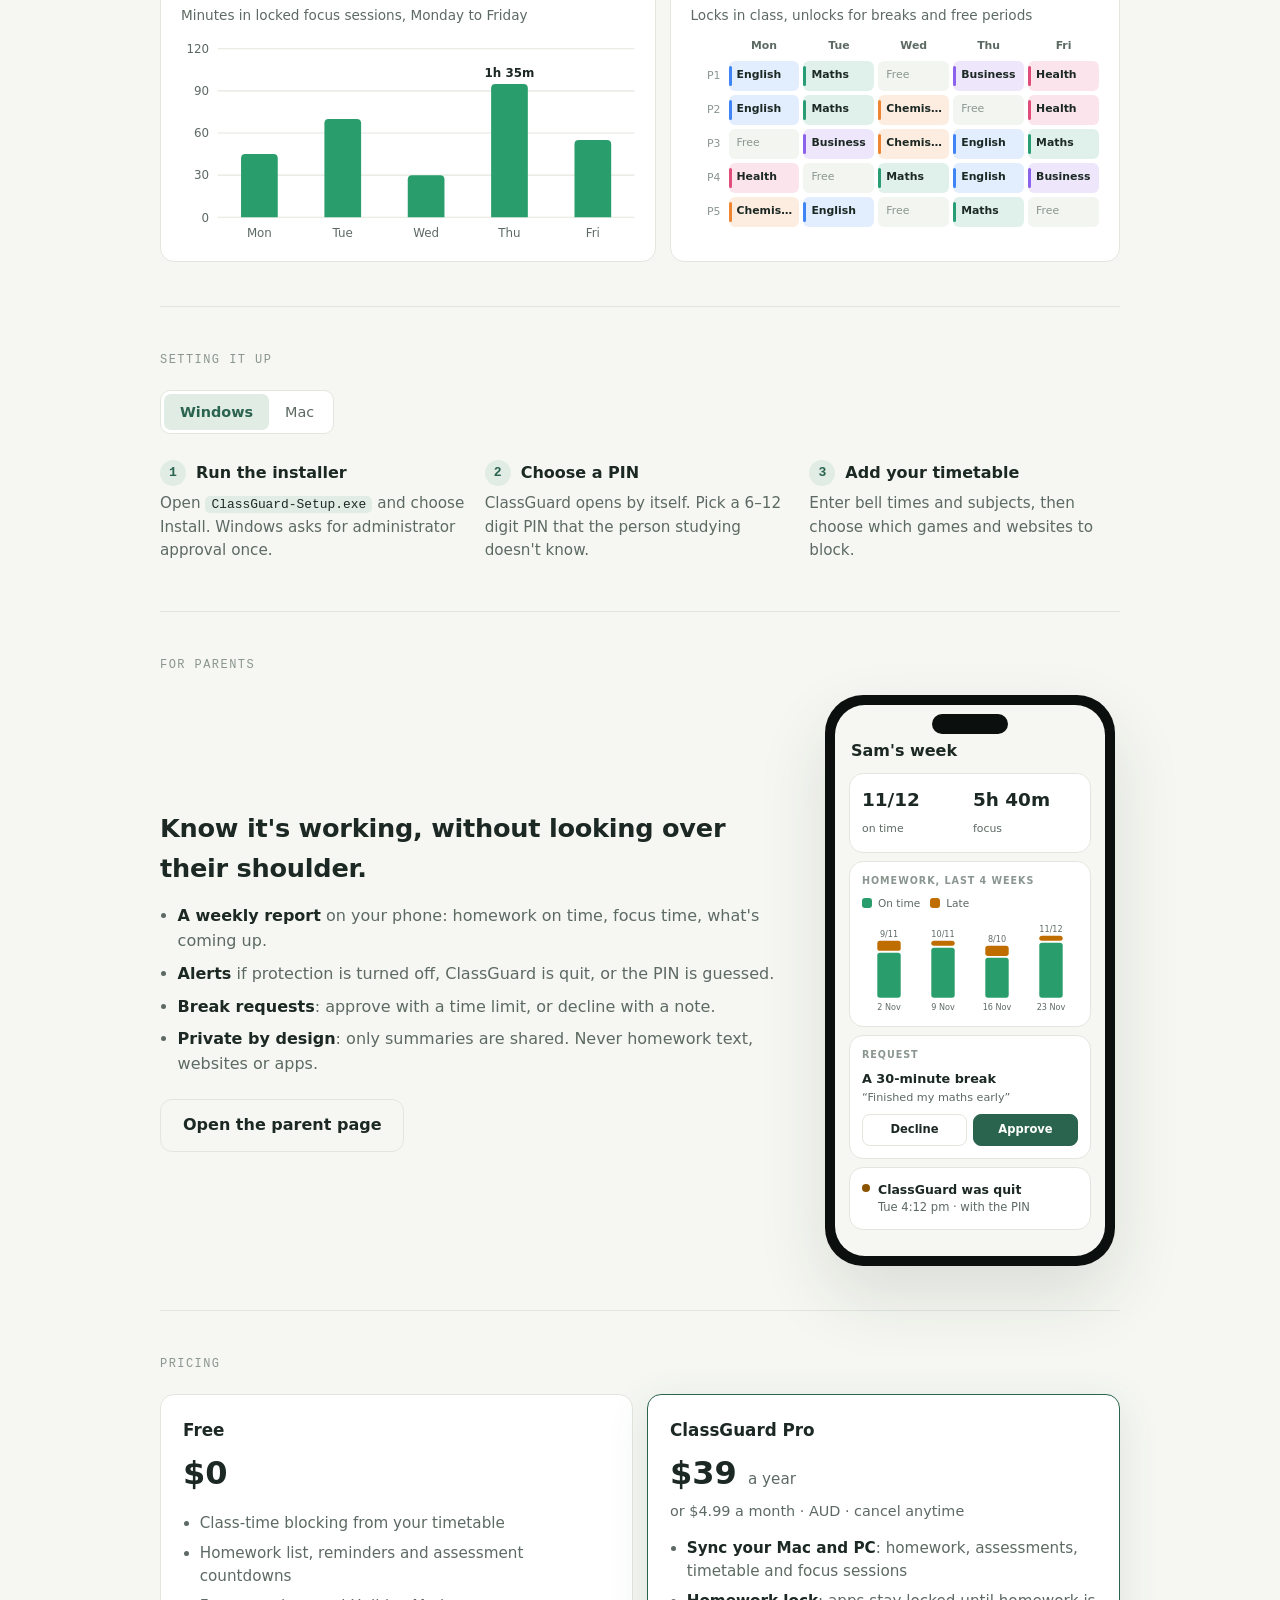
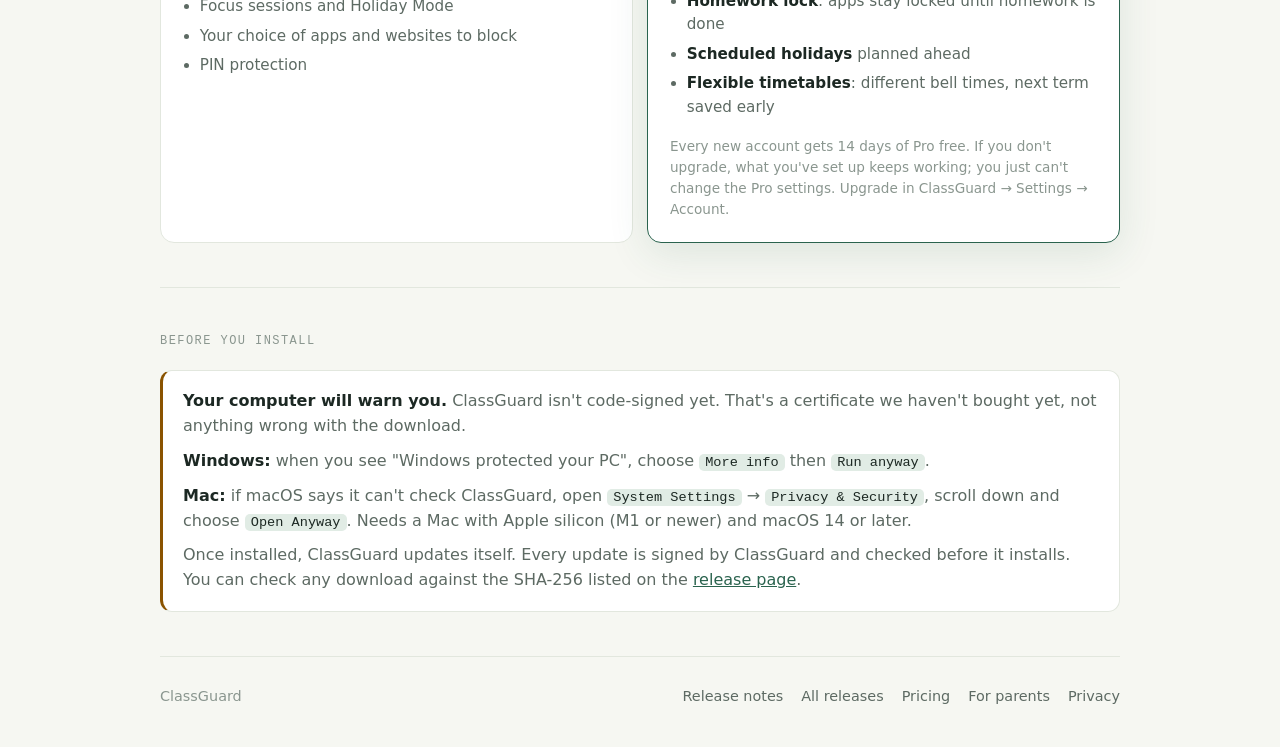
==== commit 9f8e0aa5: "Site: charts and app previews, light and dark modes, settings, parent page improvements" ====
--- a/index.html
+++ b/index.html
@@ -83,6 +83,84 @@
   footer { border-top: 1px solid var(--line); padding: 28px 0 calc(40px + env(safe-area-inset-bottom, 0px)); display: flex; justify-content: space-between; gap: 16px; flex-wrap: wrap; color: var(--faint); font-size: 0.9rem; }
   footer nav { display: flex; gap: 18px; flex-wrap: wrap; }
   footer a { color: var(--muted); text-decoration: none; } footer a:hover { color: var(--ink); }
+
+  /* ---- App preview, example week and parents (illustrations; example data) ---- */
+  .reveal { opacity: 0; transform: translateY(18px); transition: opacity .6s ease, transform .6s ease; }
+  .reveal.in { opacity: 1; transform: none; }
+  @media (prefers-reduced-motion: reduce) { .reveal { opacity: 1; transform: none; transition: none; } }
+  .app { max-width: 860px; margin: 44px auto 0; border-radius: 16px; overflow: hidden; border: 1px solid var(--line); background: var(--panel);
+         box-shadow: 0 30px 80px var(--shadow), 0 0 0 1px var(--glow); text-align: left; }
+  .app-bar { display: flex; gap: 7px; padding: 12px 14px; border-bottom: 1px solid var(--line); background: var(--panel2); }
+  .app-bar span { width: 11px; height: 11px; border-radius: 50%; background: var(--line); }
+  .app-bar span:nth-child(1) { background: #ff5f57; } .app-bar span:nth-child(2) { background: #febc2e; } .app-bar span:nth-child(3) { background: #28c840; }
+  .app-body { display: grid; grid-template-columns: 190px 1fr; min-height: 340px; }
+  .app-side { background: var(--accent-dim); padding: 18px 12px; display: flex; flex-direction: column; gap: 4px; }
+  .app-brand { display: flex; align-items: center; gap: 8px; font-weight: 700; font-size: .95rem; margin: 0 6px 14px; }
+  .app-brand img { width: 24px; height: 24px; border-radius: 6px; }
+  .app-nav { font-size: .82rem; font-weight: 600; padding: 9px 10px; border-radius: 9px; color: var(--muted); }
+  .app-nav.on { background: var(--accent); color: var(--accent-ink); }
+  .app-main { padding: 22px 24px; }
+  .app-h { font-size: 1.35rem; font-weight: 700; letter-spacing: -.01em; }
+  .app-sub { color: var(--muted); font-size: .82rem; margin-bottom: 14px; }
+  .app-hero { display: flex; align-items: center; gap: 22px; padding: 18px; border: 1px solid var(--line); border-radius: 14px; background: var(--bg); }
+  .app-ring { width: 96px; height: 96px; flex: none; }
+  .app-ring .track { stroke: var(--line); } .app-ring .arc { stroke: var(--accent); stroke-dasharray: 251; stroke-dashoffset: 251; transition: stroke-dashoffset 1.4s ease .3s; }
+  .reveal.in .app-ring .arc { stroke-dashoffset: 40; }
+  .app-pill { display: inline-flex; align-items: center; gap: 5px; font-size: .7rem; font-weight: 700; color: var(--accent); background: var(--accent-dim); padding: 3px 9px; border-radius: 99px; }
+  .app-title { font-size: 1.3rem; font-weight: 700; margin: 6px 0 2px; }
+  .app-detail { color: var(--muted); font-size: .82rem; }
+  .app-tiles { display: grid; grid-template-columns: repeat(3, 1fr); gap: 10px; margin-top: 12px; }
+  .app-tile { border: 1px solid var(--line); border-radius: 12px; padding: 12px; background: var(--bg); }
+  .app-tile small { color: var(--muted); font-size: .72rem; display: block; }
+  .app-tile b { display: block; font-size: .95rem; margin-top: 4px; }
+  .app-tile span { color: var(--muted); font-size: .72rem; }
+  .eg { font-size: .68rem; letter-spacing: .08em; padding: 2px 8px; border-radius: 99px; border: 1px solid var(--line); color: var(--faint); margin-left: 8px; vertical-align: middle; }
+  .stats { display: grid; grid-template-columns: repeat(3, 1fr); gap: 14px; margin-bottom: 14px; }
+  .stat { background: var(--panel); border: 1px solid var(--line); border-radius: 14px; padding: 18px 20px; }
+  .stat .v { font-size: 2.1rem; font-weight: 750; letter-spacing: -.02em; line-height: 1.05; }
+  .stat .v small { font-size: 1rem; color: var(--muted); font-weight: 600; }
+  .stat .k { color: var(--muted); font-size: .9rem; margin-top: 6px; }
+  .two { display: grid; grid-template-columns: 1.1fr 1fr; gap: 14px; }
+  .chart-card { background: var(--panel); border: 1px solid var(--line); border-radius: 14px; padding: 18px 20px; position: relative; }
+  .chart-card h3 { margin: 0 0 2px; font-size: 1rem; }
+  .chart-card p.cap { margin: 0 0 12px; color: var(--muted); font-size: .85rem; }
+  .chart svg { width: 100%; height: auto; display: block; overflow: visible; }
+  .chart text { fill: var(--muted); font-size: 11px; font-family: inherit; }
+  .chart .grid line { stroke: var(--line); stroke-width: 1; }
+  .chart .bar { fill: var(--chart-on); transition: opacity .15s; }
+  .chart .hit { fill: transparent; cursor: default; }
+  .chart:hover .bar.dim { opacity: .45; }
+  .tip { position: absolute; pointer-events: none; background: var(--ink); color: var(--bg); font-size: .8rem; font-weight: 600; padding: 6px 10px; border-radius: 8px;
+         transform: translate(-50%, -115%); white-space: nowrap; opacity: 0; transition: opacity .12s; }
+  .tip.on { opacity: 1; }
+  .tt { display: grid; grid-template-columns: 34px repeat(5, 1fr); gap: 4px; font-size: .68rem; }
+  .tt .d { text-align: center; color: var(--muted); font-weight: 600; padding-bottom: 2px; }
+  .tt .p { color: var(--faint); align-self: center; text-align: right; padding-right: 4px; }
+  .tt .c { border-radius: 6px; padding: 6px 6px 6px 8px; min-height: 30px; font-weight: 600; color: var(--ink); position: relative; overflow: hidden; white-space: nowrap; text-overflow: ellipsis; }
+  .tt .c::before { content: ""; position: absolute; left: 0; top: 5px; bottom: 5px; width: 3px; border-radius: 2px; background: var(--s); }
+  .tt .c.free { background: var(--panel2); color: var(--faint); font-weight: 500; } .tt .c.free::before { display: none; }
+  .legend { display: flex; gap: 14px; font-size: .8rem; color: var(--muted); margin: 0 0 10px; }
+  .legend i { display: inline-block; width: 10px; height: 10px; border-radius: 3px; margin-right: 6px; vertical-align: -1px; }
+  .parents { display: grid; grid-template-columns: 1fr 300px; gap: 36px; align-items: center; }
+  .parents ul { padding-left: 1.1em; color: var(--muted); } .parents li { margin: 8px 0; } .parents li strong { color: var(--ink); }
+  .phone { width: 290px; margin: 0 auto; border-radius: 38px; padding: 10px; background: #0b0f0d; box-shadow: 0 30px 70px var(--shadow); }
+  .phone-screen { border-radius: 30px; overflow: hidden; background: var(--bg); padding: 30px 14px 18px; position: relative; }
+  .phone-screen::before { content: ""; position: absolute; top: 9px; left: 50%; width: 76px; height: 20px; transform: translateX(-50%); background: #0b0f0d; border-radius: 12px; }
+  .ph-h { font-weight: 700; font-size: 1rem; margin: 4px 2px 10px; }
+  .ph-card { background: var(--panel); border: 1px solid var(--line); border-radius: 14px; padding: 12px; margin-bottom: 8px; }
+  .ph-grid { display: grid; grid-template-columns: 1fr 1fr; gap: 6px; }
+  .ph-stat b { display: block; font-size: 1.15rem; } .ph-stat span { font-size: .68rem; color: var(--muted); }
+  .ph-label { font-size: .6rem; letter-spacing: .1em; text-transform: uppercase; color: var(--faint); font-weight: 700; margin-bottom: 6px; }
+  .ph-req { display: flex; gap: 6px; margin-top: 8px; } .ph-req span { flex: 1; text-align: center; font-size: .72rem; font-weight: 700; padding: 6px; border-radius: 8px; border: 1px solid var(--line); }
+  .ph-req span.yes { background: var(--accent); color: var(--accent-ink); border-color: var(--accent); }
+  .ph-alert { display: flex; gap: 8px; align-items: flex-start; font-size: .72rem; } .ph-alert i { width: 8px; height: 8px; border-radius: 50%; background: var(--warn); margin-top: 4px; flex: none; }
+  .ph-alert b { display: block; font-size: .78rem; } .ph-alert span { color: var(--muted); }
+  @media (max-width: 820px) { .parents { grid-template-columns: 1fr; } .two { grid-template-columns: 1fr; } }
+  @media (max-width: 720px) {
+    .app-body { grid-template-columns: 1fr; } .app-side { display: none; } .app-main { padding: 16px; }
+    .app-hero { gap: 14px; padding: 14px; } .app-ring { width: 72px; height: 72px; } .app-tiles { grid-template-columns: 1fr 1fr; } .app-tile:nth-child(3) { display: none; }
+    .stats { grid-template-columns: 1fr; } .stat .v { font-size: 1.8rem; }
+  }
   [hidden] { display: none !important; }
 
   @media (max-width: 720px) {
@@ -109,7 +187,31 @@
       </a>
     </div>
     <p class="meta" id="meta">Free · 14 days of Pro included · Windows 10 or 11 · macOS 14 or later</p>
-  </header>
+  
+  <div class="app reveal" aria-hidden="true">
+    <div class="app-bar"><span></span><span></span><span></span></div>
+    <div class="app-body">
+      <div class="app-side">
+        <div class="app-brand"><img src="logo.png" alt="">ClassGuard</div>
+        <div class="app-nav on">Right now</div><div class="app-nav">Homework</div><div class="app-nav">Assessments</div><div class="app-nav">Due tomorrow</div><div class="app-nav">Focus session</div>
+      </div>
+      <div class="app-main">
+        <div class="app-h">Right now</div>
+        <div class="app-sub">Monday 30 November</div>
+        <div class="app-hero">
+          <svg class="app-ring" viewBox="0 0 100 100"><circle class="track" cx="50" cy="50" r="40" fill="none" stroke-width="7"/><circle class="arc" cx="50" cy="50" r="40" fill="none" stroke-width="7" stroke-linecap="round" transform="rotate(-90 50 50)"/>
+            <path d="M40 47v-6a10 10 0 0 1 20 0v6" fill="none" stroke="var(--accent)" stroke-width="4"/><rect x="36" y="46" width="28" height="22" rx="4" fill="var(--accent)"/></svg>
+          <div><span class="app-pill">● Locked</span><div class="app-title">Maths Methods</div><div class="app-detail">Period 2 · 9:50–10:38 am</div></div>
+        </div>
+        <div class="app-tiles">
+          <div class="app-tile"><small>Homework</small><b>2 to finish</b><span>Next: English</span></div>
+          <div class="app-tile"><small>Next assessment</small><b>Business</b><span>In 4 days</span></div>
+          <div class="app-tile"><small>Focus</small><b>Not running</b><span>Start a session</span></div>
+        </div>
+      </div>
+    </div>
+  </div>
+</header>
 
   <section aria-labelledby="what">
     <p class="label" id="what">What it does</p>
@@ -129,6 +231,27 @@
     </div>
   </section>
 
+
+  <section aria-labelledby="week-title">
+    <p class="label" id="week-title">Your week, at a glance <span class="eg">EXAMPLE</span></p>
+    <div class="stats reveal">
+      <div class="stat"><div class="v">11<small>/12</small></div><div class="k">homework done on time</div></div>
+      <div class="stat"><div class="v">5h 40m</div><div class="k">of focused study</div></div>
+      <div class="stat"><div class="v">3</div><div class="k">assessments in the next fortnight</div></div>
+    </div>
+    <div class="two">
+      <div class="chart-card reveal">
+        <h3>Focus time</h3><p class="cap">Minutes in locked focus sessions, Monday to Friday</p>
+        <div class="chart" id="focus-chart" role="img" aria-label="Focus minutes: Mon 45, Tue 70, Wed 30, Thu 95, Fri 55"></div>
+        <div class="tip" id="focus-tip"></div>
+      </div>
+      <div class="chart-card reveal">
+        <h3>Your timetable</h3><p class="cap">Locks in class, unlocks for breaks and free periods</p>
+        <div class="tt" id="tt" aria-label="Example timetable"></div>
+      </div>
+    </div>
+  </section>
+
   <section aria-labelledby="setup">
     <p class="label" id="setup">Setting it up</p>
     <div class="tabs" role="tablist" aria-label="Choose your computer">
@@ -144,6 +267,41 @@
       <div class="step"><h3>Move it to Applications</h3><p>Open <kbd>ClassGuard-Mac.zip</kbd> and drag ClassGuard into your Applications folder.</p></div>
       <div class="step"><h3>Open it and set up blocking</h3><p>Open ClassGuard, choose <strong>Set up blocking</strong> and approve the administrator prompt.</p></div>
       <div class="step"><h3>Choose a PIN and timetable</h3><p>Settings walks you through your PIN, bell times, subjects and what to block.</p></div>
+    </div>
+  </section>
+
+
+  <section aria-labelledby="parents-title">
+    <p class="label" id="parents-title">For parents</p>
+    <div class="parents">
+      <div class="reveal">
+        <h2 style="font-size:1.6rem;margin:0 0 10px;letter-spacing:-.01em">Know it's working, without looking over their shoulder.</h2>
+        <ul>
+          <li><strong>A weekly report</strong> on your phone: homework on time, focus time, what's coming up.</li>
+          <li><strong>Alerts</strong> if protection is turned off, ClassGuard is quit, or the PIN is guessed.</li>
+          <li><strong>Break requests</strong>: approve with a time limit, or decline with a note.</li>
+          <li><strong>Private by design</strong>: only summaries are shared. Never homework text, websites or apps.</li>
+        </ul>
+        <a class="btn" href="parent.html" style="margin-top:6px">Open the parent page</a>
+      </div>
+      <div class="phone reveal" aria-hidden="true"><div class="phone-screen">
+        <div class="ph-h">Sam's week</div>
+        <div class="ph-card ph-grid">
+          <div class="ph-stat"><b>11/12</b><span>on time</span></div><div class="ph-stat"><b>5h 40m</b><span>focus</span></div>
+        </div>
+        <div class="ph-card">
+          <div class="ph-label">Homework, last 4 weeks</div>
+          <div class="legend" style="font-size:.66rem;gap:10px;margin-bottom:4px"><span><i style="background:var(--chart-on)"></i>On time</span><span><i style="background:var(--chart-late)"></i>Late</span></div>
+          <div class="chart" id="parent-chart"></div>
+        </div>
+        <div class="ph-card">
+          <div class="ph-label">Request</div>
+          <div style="font-size:.8rem;font-weight:700">A 30-minute break</div>
+          <div style="font-size:.7rem;color:var(--muted)">“Finished my maths early”</div>
+          <div class="ph-req"><span>Decline</span><span class="yes">Approve</span></div>
+        </div>
+        <div class="ph-card ph-alert"><i></i><div><b>ClassGuard was quit</b><span>Tue 4:12 pm · with the PIN</span></div></div>
+      </div></div>
     </div>
   </section>
 
@@ -284,5 +442,81 @@
     .catch(() => {});
 })();
 </script>
+
+<script>
+// Illustrations on this page use example data. Charts draw from the theme's colours, so they follow light/dark.
+(() => {
+  const NS = "http://www.w3.org/2000/svg";
+  const make = (tag, attrs) => { const e = document.createElementNS(NS, tag); for (const k in attrs) e.setAttribute(k, attrs[k]); return e; };
+  const fmt = (m) => m >= 60 ? `${Math.floor(m / 60)}h ${m % 60}m` : `${m} min`;
+
+  // Focus minutes, Mon–Fri: one series, thin rounded bars, recessive grid, hover tooltip.
+  const focus = [["Mon", 45], ["Tue", 70], ["Wed", 30], ["Thu", 95], ["Fri", 55]];
+  const fc = document.getElementById("focus-chart"), tip = document.getElementById("focus-tip");
+  if (fc) {
+    const W = 420, H = 190, L = 34, B = 24, top = 10, max = 120, svg = make("svg", { viewBox: `0 0 ${W} ${H}` });
+    const g = make("g", { class: "grid" });
+    for (const v of [0, 30, 60, 90, 120]) {
+      const y = top + (H - B - top) * (1 - v / max);
+      g.append(make("line", { x1: L, x2: W, y1: y, y2: y }));
+      const t = make("text", { x: L - 8, y: y + 4, "text-anchor": "end" }); t.textContent = v; g.append(t);
+    }
+    svg.append(g);
+    const slot = (W - L) / focus.length, bw = Math.min(34, slot * 0.46), bars = [];
+    focus.forEach(([d, m], i) => {
+      const x = L + slot * i + slot / 2, h = (H - B - top) * (m / max), y = H - B - h;
+      const bar = make("path", { class: "bar", d: `M${x - bw / 2},${H - B} V${y + 4} q0,-4 4,-4 h${bw - 8} q4,0 4,4 V${H - B} Z` });
+      const lab = make("text", { x, y: H - 6, "text-anchor": "middle" }); lab.textContent = d;
+      const hit = make("rect", { class: "hit", x: L + slot * i, y: top, width: slot, height: H - B - top });
+      hit.addEventListener("mouseenter", () => { bars.forEach((b) => b.classList.toggle("dim", b !== bar)); const r = fc.getBoundingClientRect(), pr = fc.parentElement.getBoundingClientRect();
+        tip.textContent = `${d} · ${fmt(m)}`; tip.style.left = (r.left - pr.left + (x / W) * r.width) + "px"; tip.style.top = (r.top - pr.top + (y / H) * r.height) + "px"; tip.classList.add("on"); });
+      hit.addEventListener("mouseleave", () => { bars.forEach((b) => b.classList.remove("dim")); tip.classList.remove("on"); });
+      bars.push(bar); svg.append(bar, lab, hit);
+    });
+    const best = focus.reduce((a, b) => (b[1] > a[1] ? b : a));
+    const bi = focus.indexOf(best), bx = L + slot * bi + slot / 2, by = H - B - (H - B - top) * (best[1] / max);
+    const note = make("text", { x: bx, y: by - 6, "text-anchor": "middle", style: "fill:var(--ink);font-weight:600" }); note.textContent = fmt(best[1]);
+    svg.append(note); fc.append(svg);
+  }
+
+  // Example timetable, same subject colours as the apps.
+  const tt = document.getElementById("tt");
+  if (tt) {
+    const colors = { English: "#4085f5", Maths: "#299e75", Business: "#8c61eb", Chemistry: "#ed8533", Health: "#e04d7a" };
+    const rows = [["English", "Maths", "", "Business", "Health"], ["English", "Maths", "Chemistry", "", "Health"], ["", "Business", "Chemistry", "English", "Maths"],
+                  ["Health", "", "Maths", "English", "Business"], ["Chemistry", "English", "", "Maths", ""]];
+    tt.append(Object.assign(document.createElement("div"), { className: "p" }));
+    for (const d of ["Mon", "Tue", "Wed", "Thu", "Fri"]) tt.append(Object.assign(document.createElement("div"), { className: "d", textContent: d }));
+    rows.forEach((r, i) => {
+      tt.append(Object.assign(document.createElement("div"), { className: "p", textContent: "P" + (i + 1) }));
+      for (const s of r) {
+        const c = document.createElement("div"); c.className = "c" + (s ? "" : " free"); c.textContent = s || "Free";
+        if (s) { c.style.setProperty("--s", colors[s]); c.style.background = colors[s] + "26"; }
+        tt.append(c);
+      }
+    });
+  }
+
+  // Parent phone: homework on time vs late, 4 weeks. Stacked with a 2px gap, legend above, totals labelled.
+  const pc = document.getElementById("parent-chart");
+  if (pc) {
+    const weeks = [["2 Nov", 9, 2], ["9 Nov", 10, 1], ["16 Nov", 8, 2], ["23 Nov", 11, 1]];
+    const W = 240, H = 110, B = 18, top = 14, max = 14, svg = make("svg", { viewBox: `0 0 ${W} ${H}` }), slot = W / weeks.length, bw = 26;
+    weeks.forEach(([d, on, late], i) => {
+      const x = slot * i + slot / 2, k = (H - B - top) / max, hOn = on * k, hLate = late * k;
+      svg.append(make("rect", { x: x - bw / 2, y: H - B - hOn, width: bw, height: hOn, rx: 3, style: "fill:var(--chart-on)" }));
+      svg.append(make("rect", { x: x - bw / 2, y: H - B - hOn - 2 - hLate, width: bw, height: hLate, rx: 3, style: "fill:var(--chart-late)" }));
+      const v = make("text", { x, y: H - B - hOn - hLate - 6, "text-anchor": "middle", style: "font-size:9px" }); v.textContent = `${on}/${on + late}`;
+      const l = make("text", { x, y: H - 4, "text-anchor": "middle", style: "font-size:9px" }); l.textContent = d;
+      svg.append(v, l);
+    });
+    pc.append(svg);
+  }
+
+  // Gentle reveal as sections scroll into view.
+  const io = "IntersectionObserver" in window ? new IntersectionObserver((es) => { for (const e of es) if (e.isIntersecting) { e.target.classList.add("in"); io.unobserve(e.target); } }, { threshold: 0.15 }) : null;
+  document.querySelectorAll(".reveal").forEach((el) => io ? io.observe(el) : el.classList.add("in"));
+})();
+</script>
 </body>
 </html>
--- a/theme.css
+++ b/theme.css
@@ -5,7 +5,7 @@
   --accent: #7ad3a5; --accent-hover: #8fe0b5; --accent-ink: #08130d; --accent-dim: #1d3a2d;
   --warn: #f1cf7e; --warn-dim: #2a2414; --warn-line: #4a3d1c;
   --danger: #f19a8f; --danger-dim: #2c1714; --danger-line: #4a2420;
-  --glow: rgba(122, 211, 165, 0.12); --shadow: rgba(0, 0, 0, 0.45); --chart-on: #7ad3a5; --chart-late: #f1cf7e;
+  --glow: rgba(122, 211, 165, 0.12); --shadow: rgba(0, 0, 0, 0.45); --chart-on: #279a69; --chart-late: #c9821f;
   color-scheme: dark;
 }
 @media (prefers-color-scheme: light) {
@@ -14,7 +14,7 @@
     --accent: #2a634e; --accent-hover: #225441; --accent-ink: #ffffff; --accent-dim: #e1ece5;
     --warn: #8a5300; --warn-dim: #fff3dc; --warn-line: #f0d9a8;
     --danger: #b3261e; --danger-dim: #fbeae8; --danger-line: #f1c7c2;
-    --glow: rgba(42, 99, 78, 0.12); --shadow: rgba(28, 40, 35, 0.12); --chart-on: #3f8f6e; --chart-late: #e0a43a;
+    --glow: rgba(42, 99, 78, 0.12); --shadow: rgba(28, 40, 35, 0.12); --chart-on: #2a9d6c; --chart-late: #c06d00;
     color-scheme: light;
   }
 }
@@ -23,7 +23,7 @@
   --accent: #2a634e; --accent-hover: #225441; --accent-ink: #ffffff; --accent-dim: #e1ece5;
   --warn: #8a5300; --warn-dim: #fff3dc; --warn-line: #f0d9a8;
   --danger: #b3261e; --danger-dim: #fbeae8; --danger-line: #f1c7c2;
-  --glow: rgba(42, 99, 78, 0.12); --shadow: rgba(28, 40, 35, 0.12); --chart-on: #3f8f6e; --chart-late: #e0a43a;
+  --glow: rgba(42, 99, 78, 0.12); --shadow: rgba(28, 40, 35, 0.12); --chart-on: #2a9d6c; --chart-late: #c06d00;
   color-scheme: light;
 }
 body { background: var(--bg); color: var(--ink); transition: background-color .2s ease, color .2s ease; }
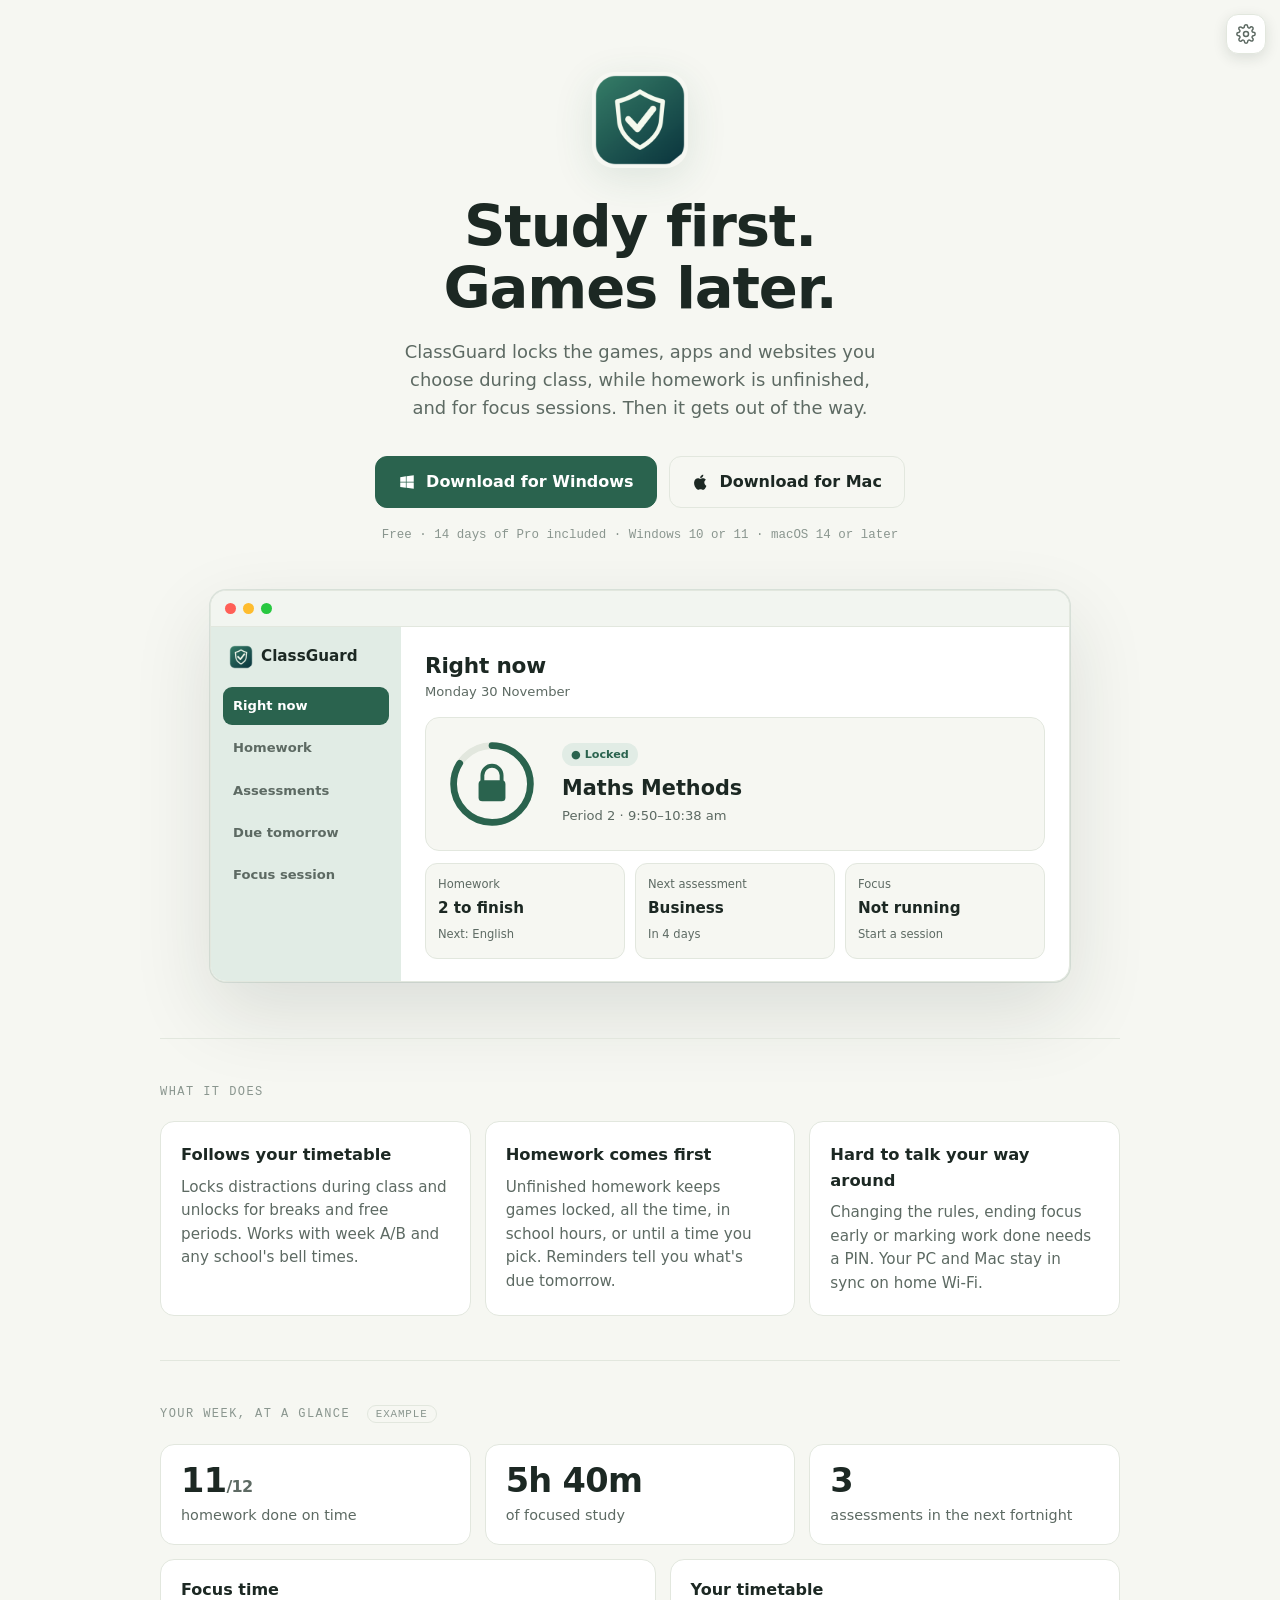
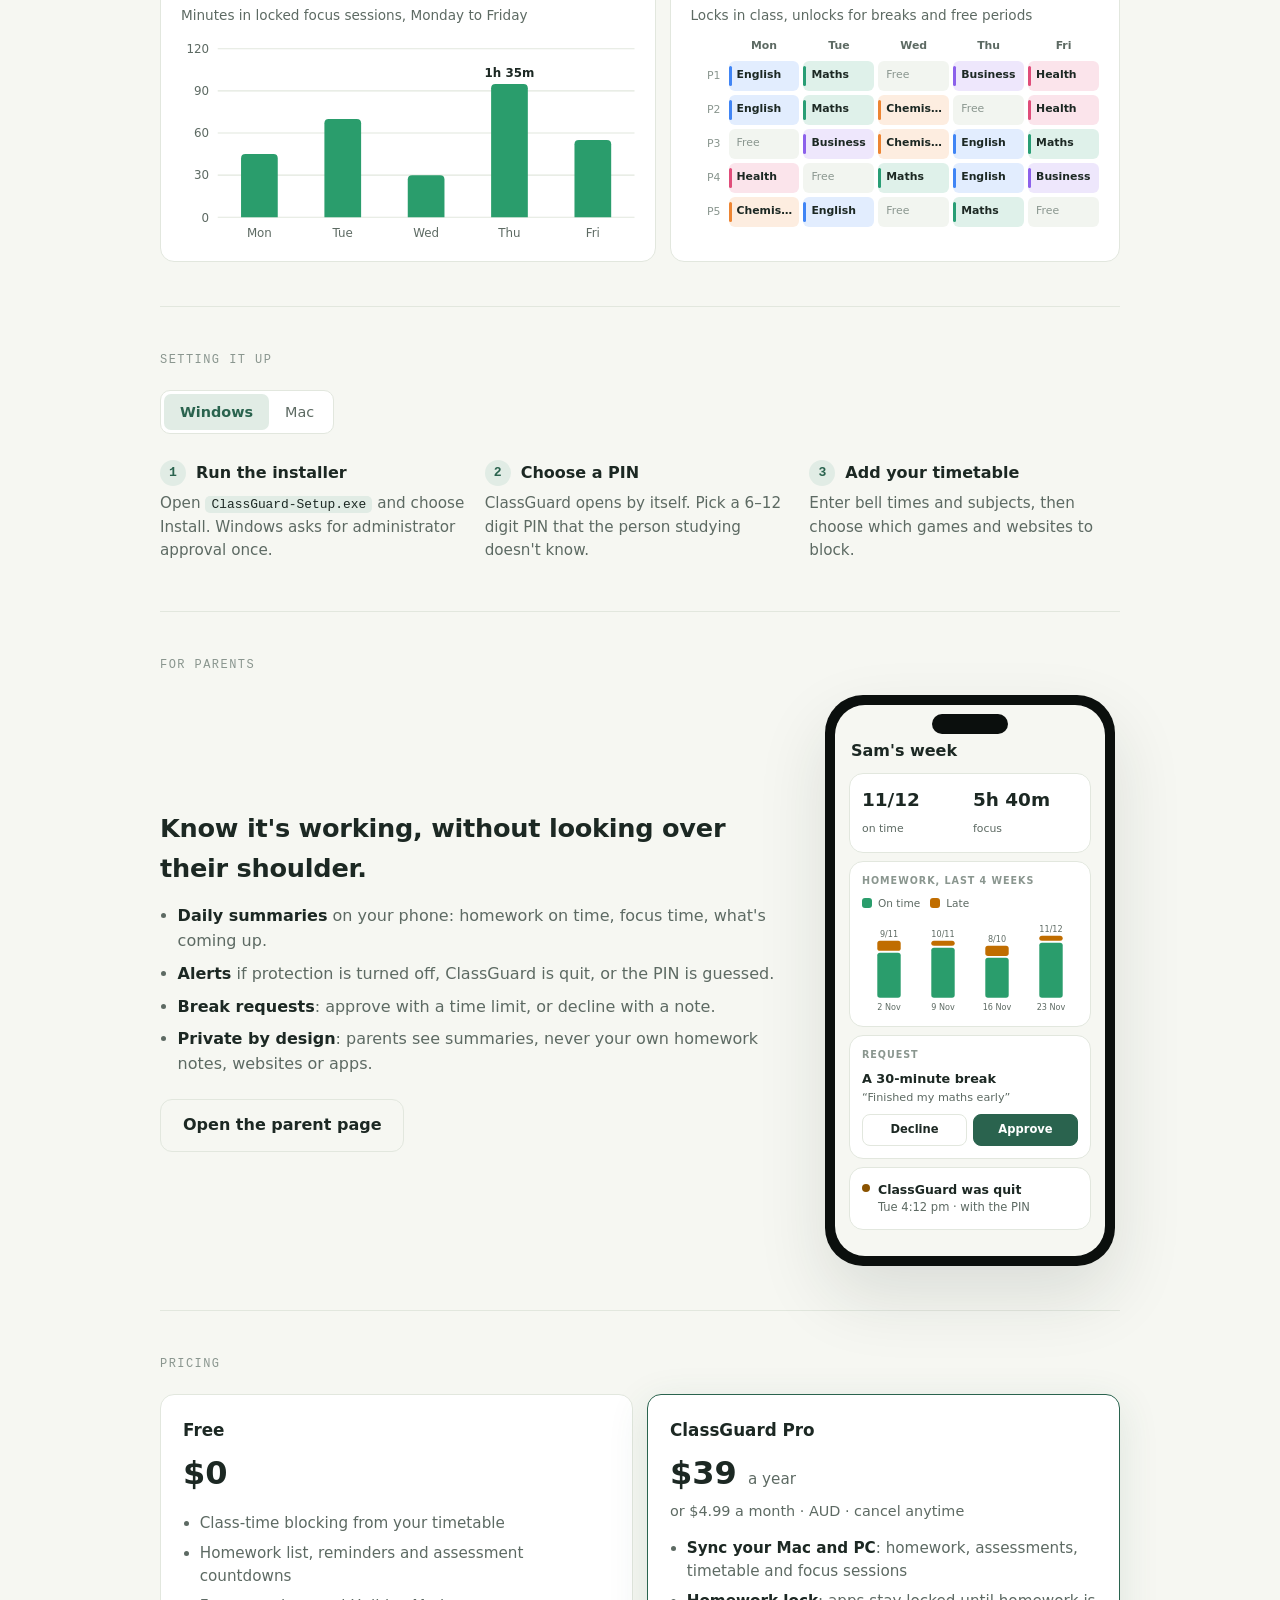
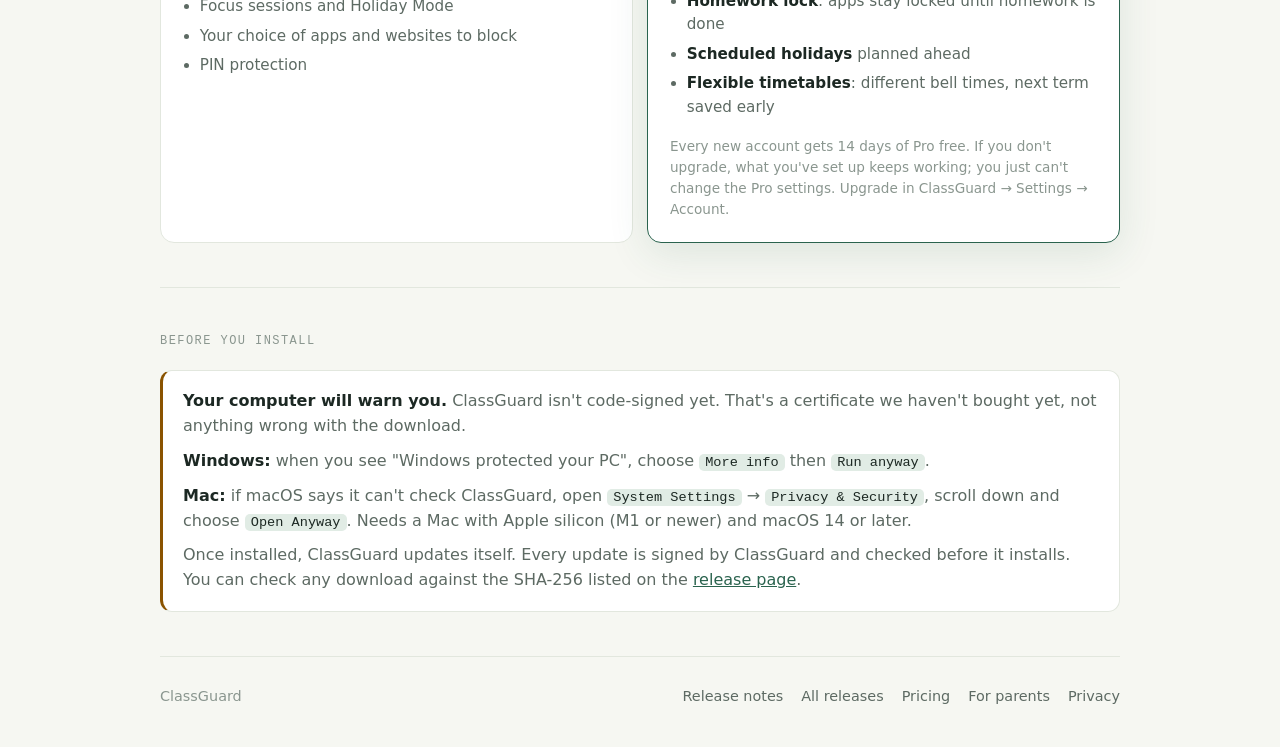
==== commit 7a01d4c6: "Update index.html for ClassGuard 0.21.3" ====
--- a/index.html
+++ b/index.html
@@ -277,10 +277,10 @@
       <div class="reveal">
         <h2 style="font-size:1.6rem;margin:0 0 10px;letter-spacing:-.01em">Know it's working, without looking over their shoulder.</h2>
         <ul>
-          <li><strong>A weekly report</strong> on your phone: homework on time, focus time, what's coming up.</li>
+          <li><strong>Daily summaries</strong> on your phone: homework on time, focus time, what's coming up.</li>
           <li><strong>Alerts</strong> if protection is turned off, ClassGuard is quit, or the PIN is guessed.</li>
           <li><strong>Break requests</strong>: approve with a time limit, or decline with a note.</li>
-          <li><strong>Private by design</strong>: only summaries are shared. Never homework text, websites or apps.</li>
+          <li><strong>Private by design</strong>: parents see summaries, never your own homework notes, websites or apps.</li>
         </ul>
         <a class="btn" href="parent.html" style="margin-top:6px">Open the parent page</a>
       </div>
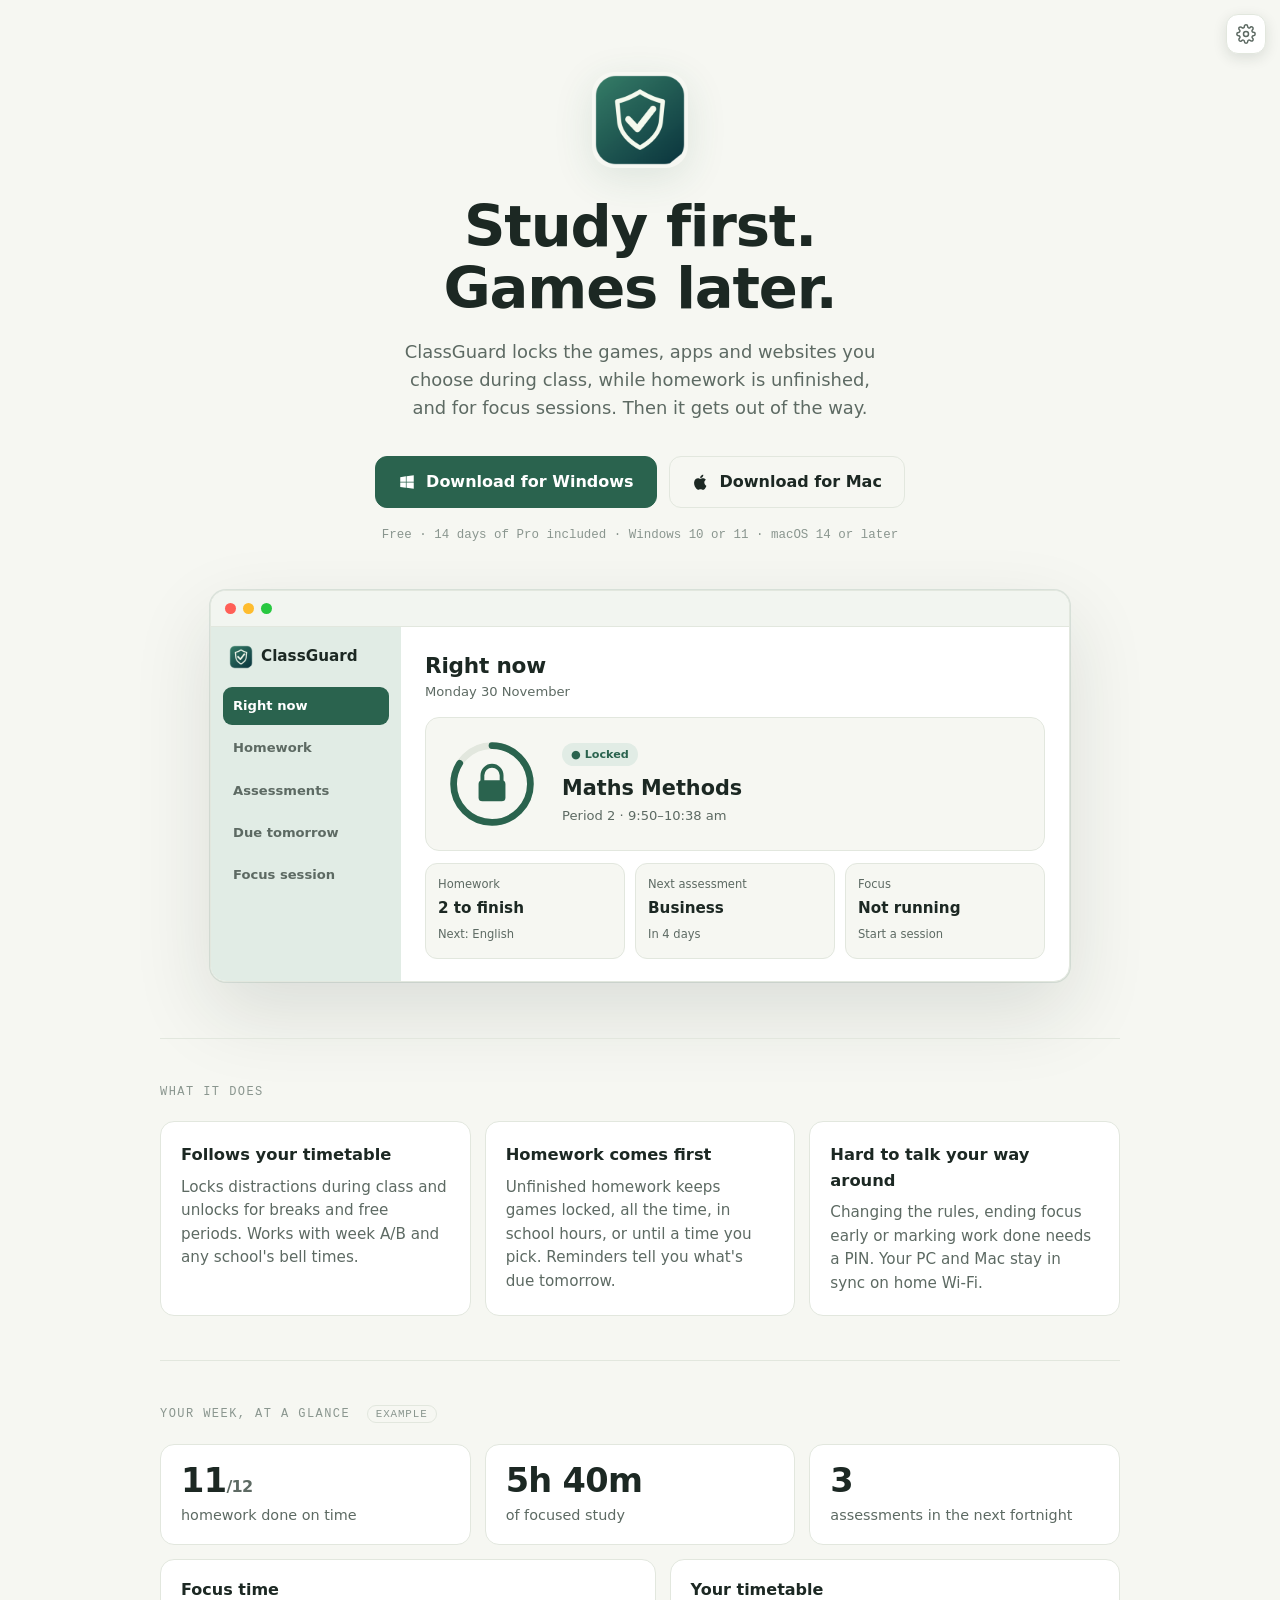
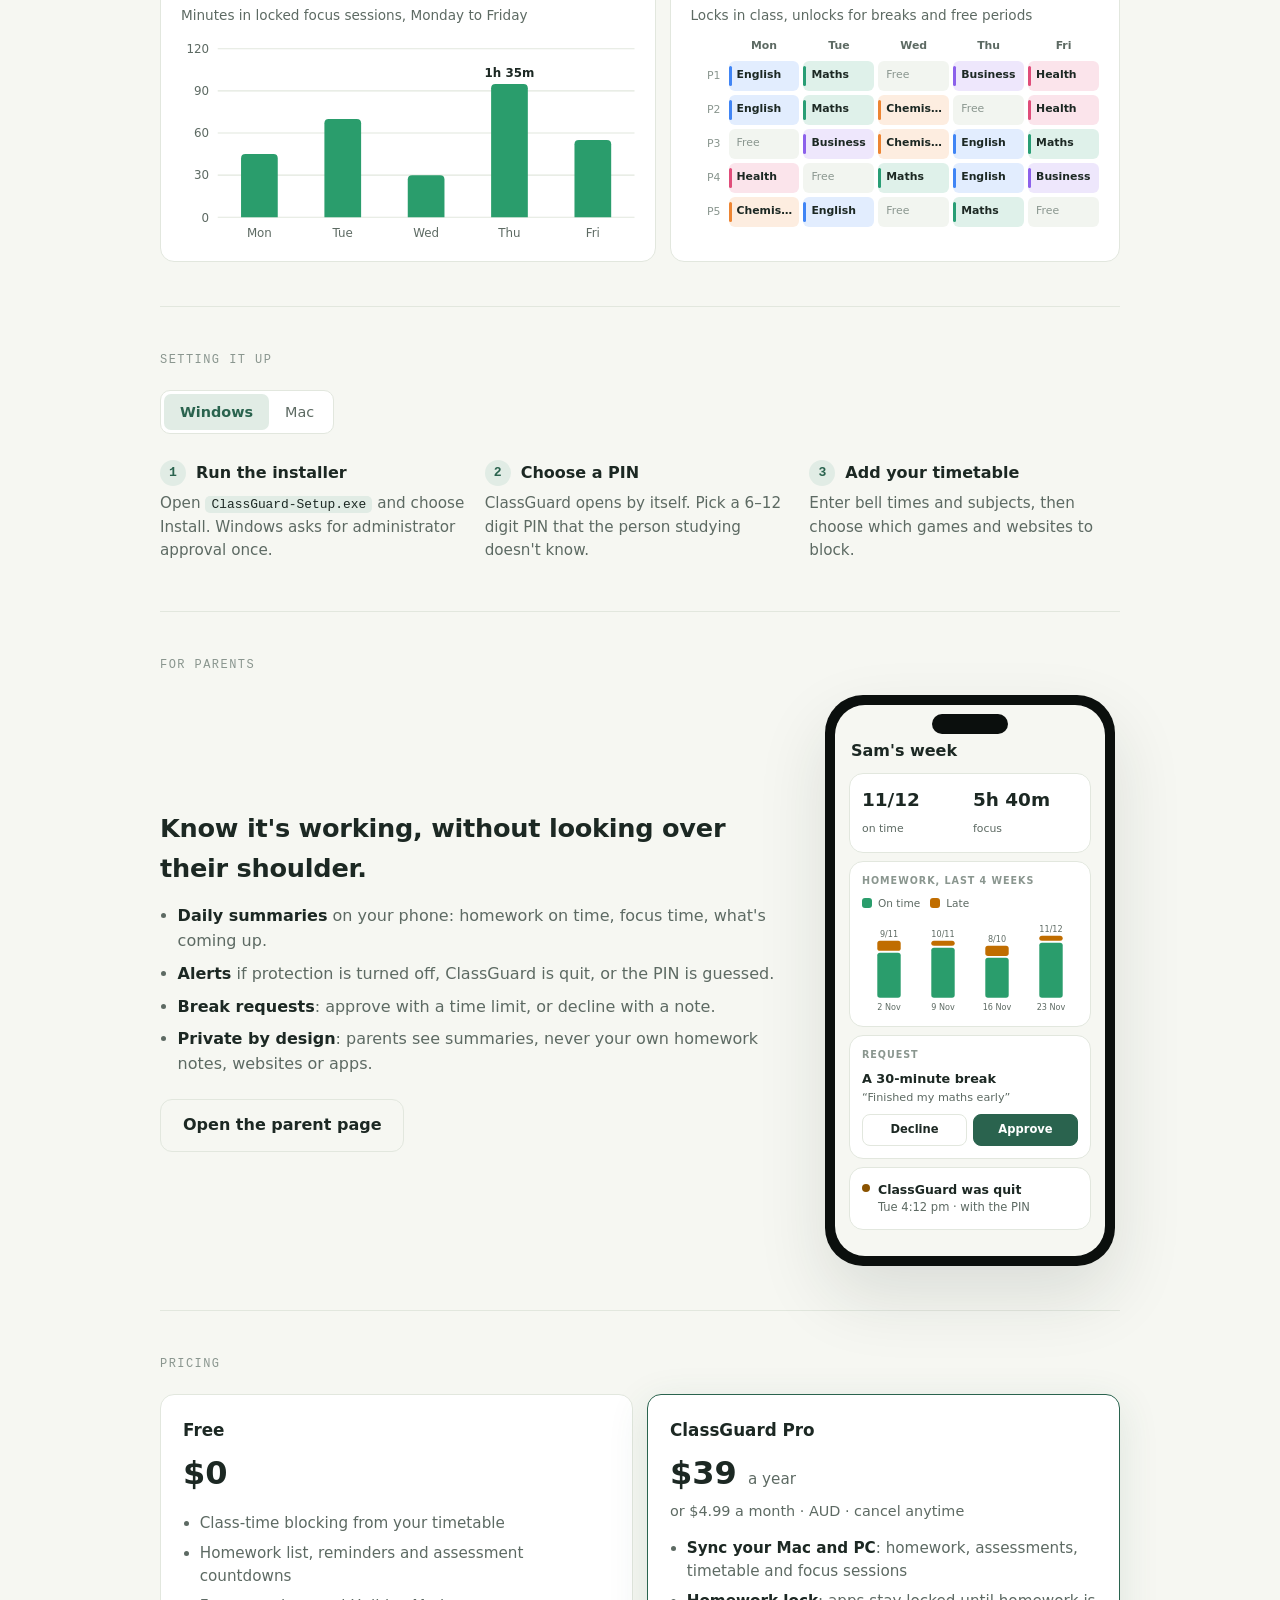
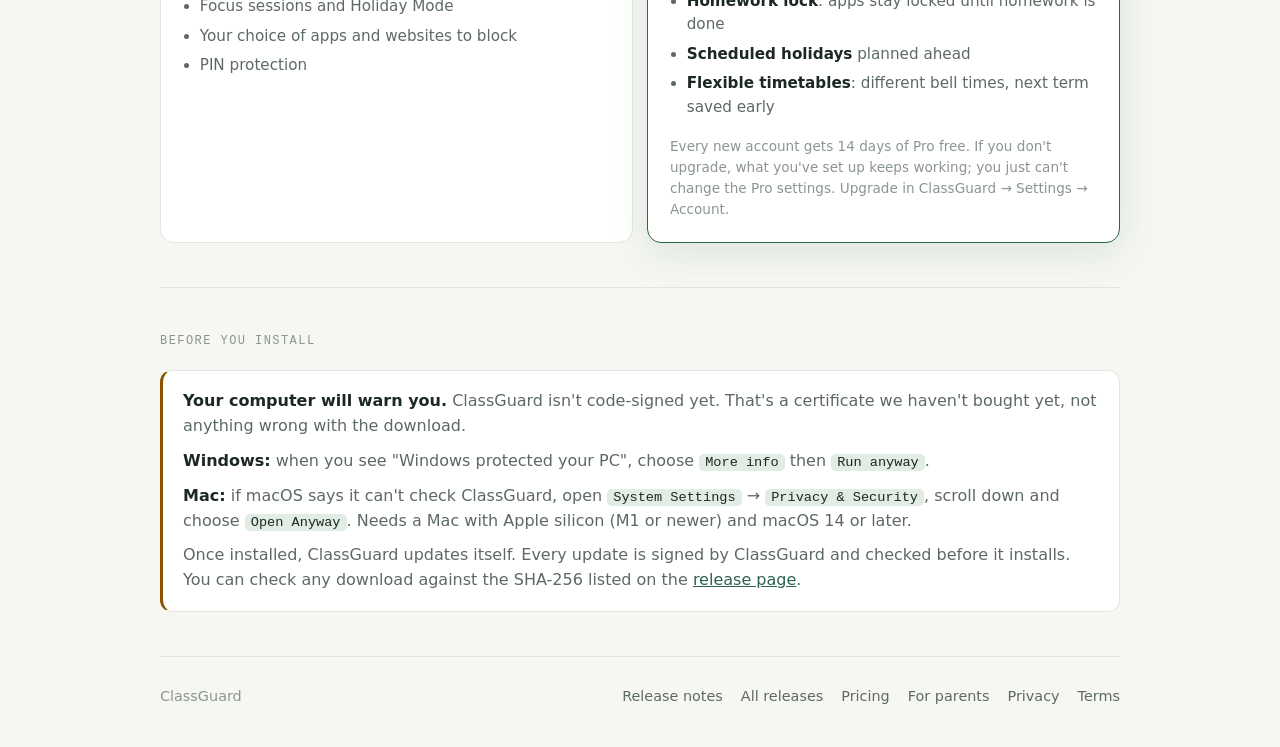
==== commit 5fd10761: "Update index.html" ====
--- a/index.html
+++ b/index.html
@@ -353,6 +353,7 @@
       <a href="#pricing">Pricing</a>
       <a href="parent.html">For parents</a>
       <a href="privacy.html">Privacy</a>
+      <a href="terms.html">Terms</a>
     </nav>
   </footer>
 </main>
@@ -360,7 +361,7 @@
 <script>
 // A parent signing in on parent.html comes back here (the address Google sign-in may return to);
 // send them on to the dashboard with the sign-in code.
-try { if (/[?&]code=/.test(location.search) && localStorage.getItem("cg.parentReturn")) { localStorage.removeItem("cg.parentReturn"); location.replace("parent.html" + location.search); } } catch (e) {}
+try { if (/[?&]code=/.test(location.search) && localStorage.getItem("cg.parentReturn")) { const back = localStorage.getItem("cg.parentReturn"); localStorage.removeItem("cg.parentReturn"); location.replace(({ admin: "admin.html", link: "link-discord.html" }[back] || "parent.html") + location.search); } } catch (e) {}
 </script>
 <script>
 (() => {
